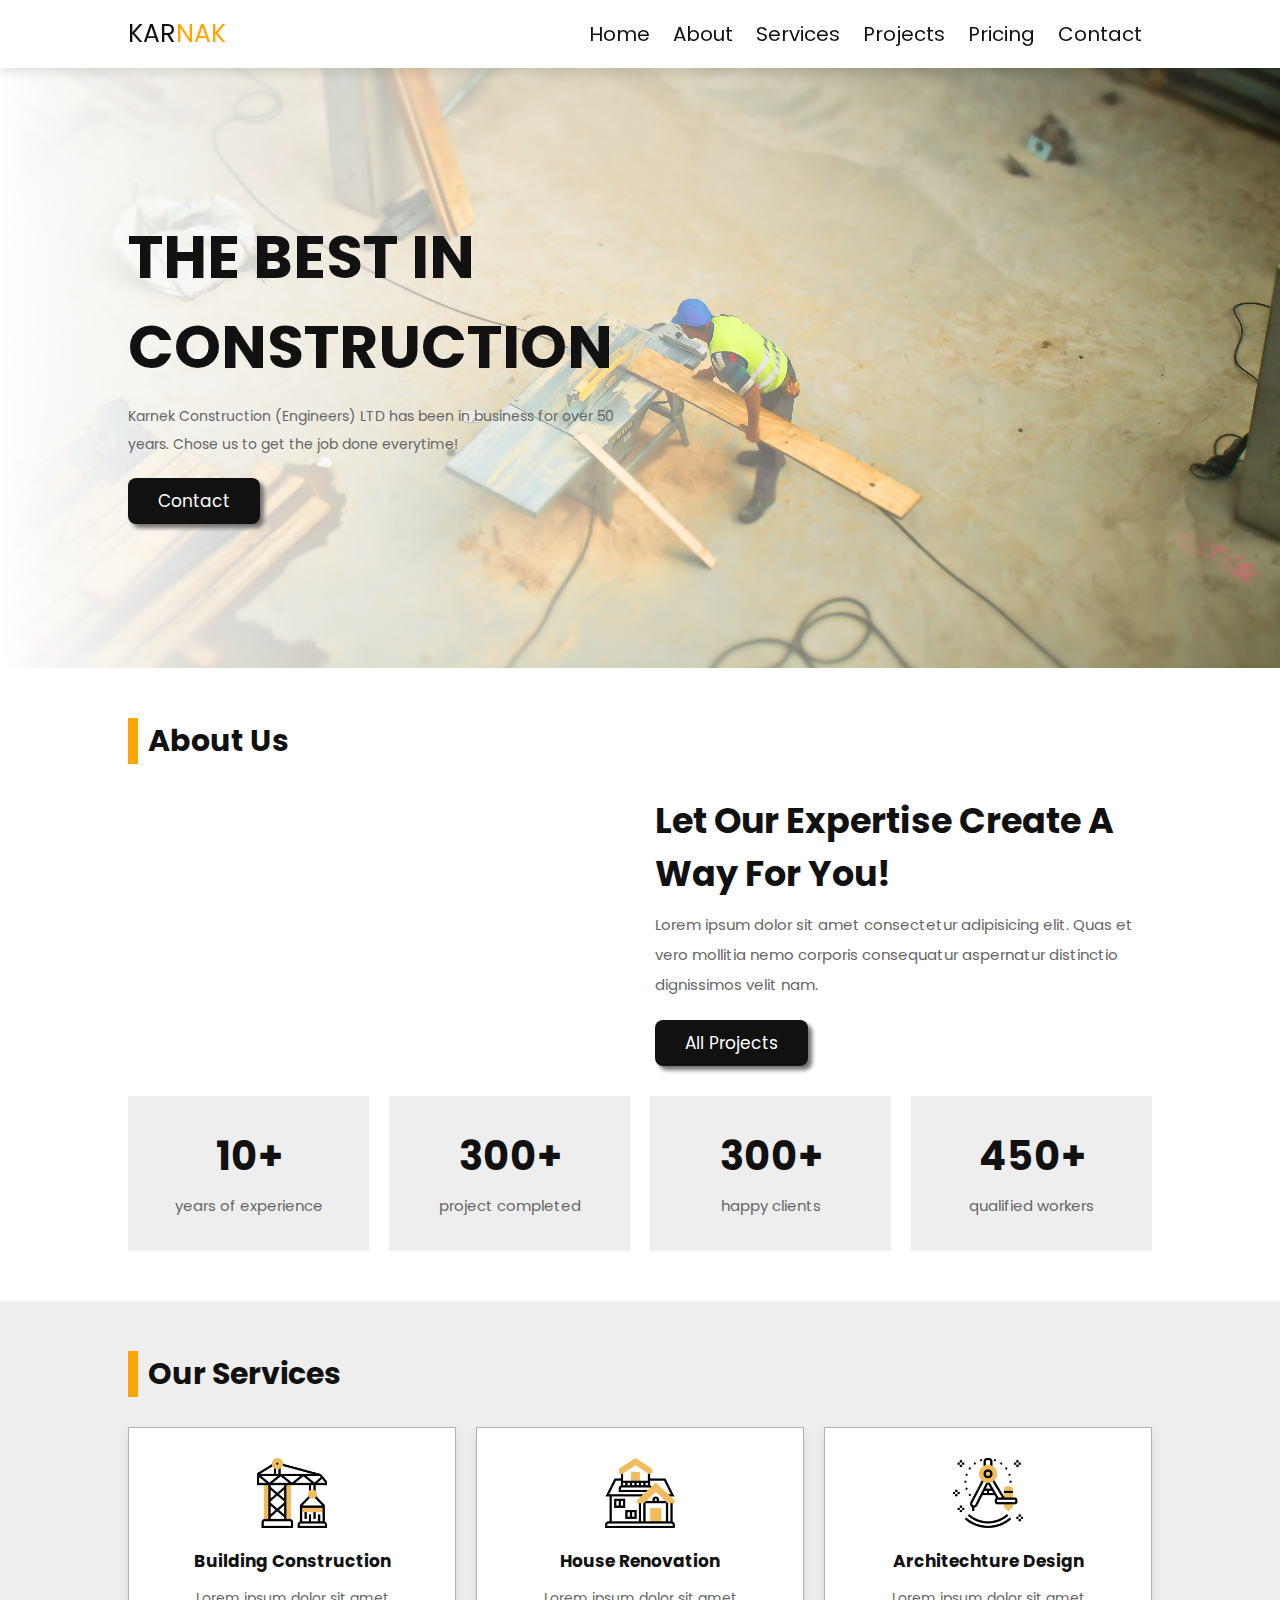
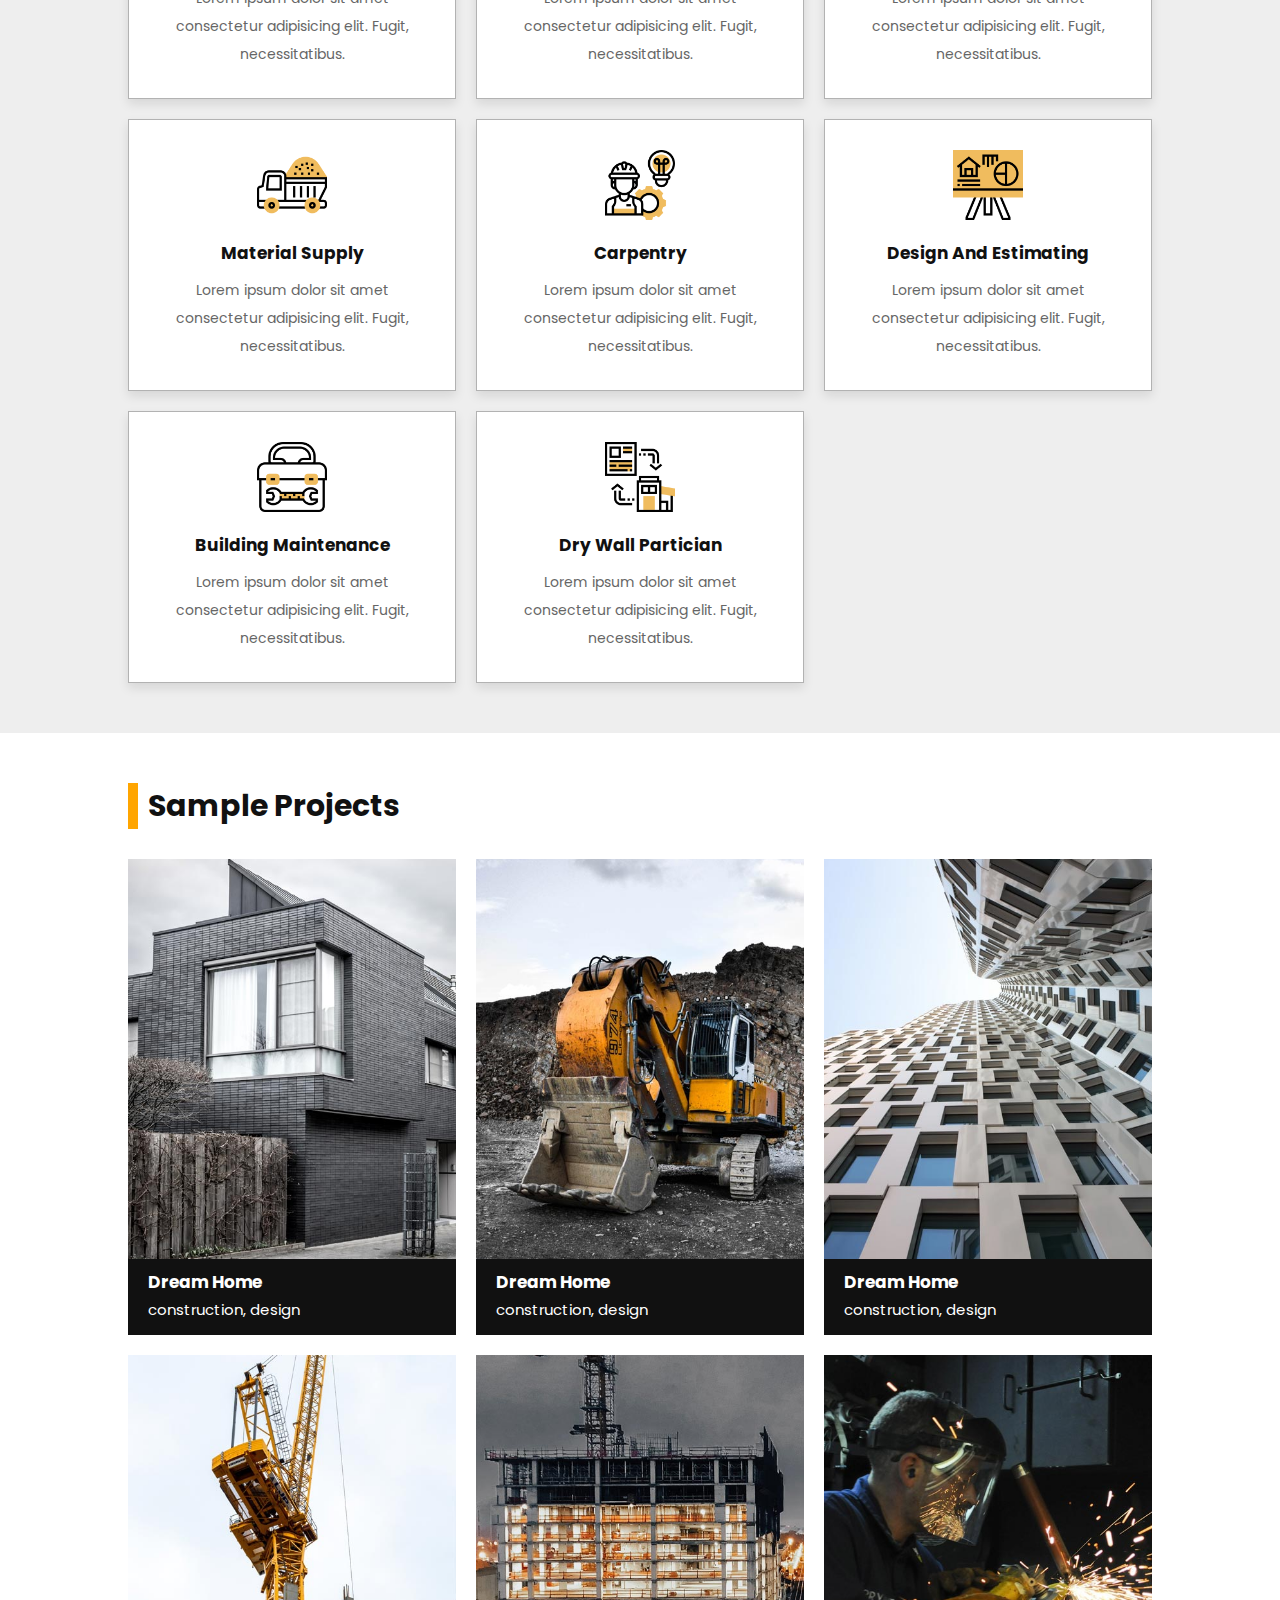
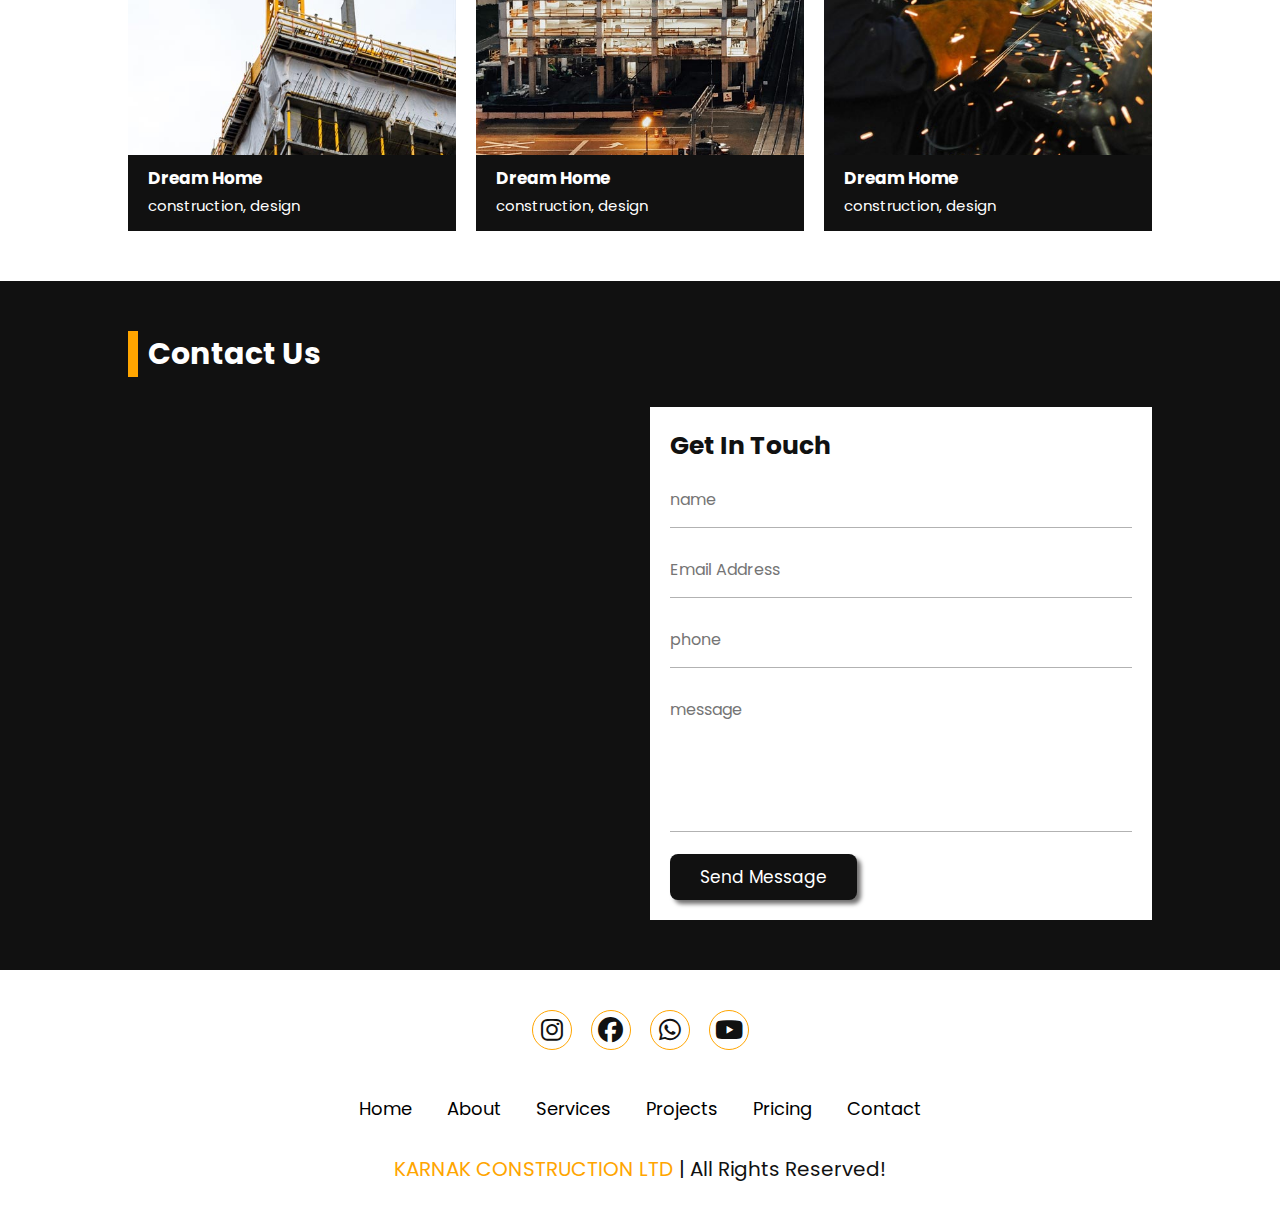
==== index.html @ b7a1b961 "first commit" ====
<!DOCTYPE html>
<html lang="en">
<head>
   <meta charset="UTF-8">
   <meta http-equiv="X-UA-Compatible" content="IE=edge">
   <meta name="viewport" content="width=device-width, initial-scale=1.0">
   <title>Karnak Construction LTD</title>

   <!-- font awesome cdn link  -->
   <link rel="stylesheet"href="https://cdnjs.cloudflare.com/ajax/libs/font-awesome/6.1.1/css/all.min.css">



   <link rel="shortcut icon" href="images/client-logo-1.png" type="image/x-icon">

   <!-- custom css file link  -->
   <link rel="stylesheet" href="style.css">

</head>
<body>
   
<!-- header section starts  -->

<header class="header">

   <a href="#" class="logo">KAR<span>NAK</span></a>

   <nav class="navbar">
      <a href="index.html">home</a>
      <a href="#about">about</a>
      <a href="#services">services</a>
      <a href="#projects">projects</a>
      <a href="#pricing">pricing</a>
      <a href="#contact">contact</a>
        
      <!-- <a href="#blogs">blogs</a> -->
   </nav>

   <!-- <div class="icons">
    <div id="menu-btn" class="fas fa-bars"></div>
   </div> -->

  

</header>


<!-- header section ends -->

<!-- home section starts  -->

<section class="home" id="home">

   <div class="swiper home-slider">

      <div class="swiper-wrapper">

         <section class="swiper-slide slide" style="background: url(images/pexels-pixabay-159375.jpg) no-repeat;">
            <div class="content">
               <h3>The best in construction</h3>
               <p>Karnek Construction (Engineers) LTD has been in business for over 50 years. Chose us to get the job done everytime!</p>
               <a href="#contact" class="btn">Contact</a>
            </div>
         </section>

      </div>

   </div>

</section>

<!-- home section ends -->

<!-- about section starts  -->

<section class="about" id="about">

   <h1 class="heading"> about us </h1>

   <div class="row">

      <div class="video">
         <video src="images/construction.mp4" loop muted autoplay></video>
      </div>

      <div class="content">
         <h3>Let our expertise create a way for you!</h3>
         <p>Lorem ipsum dolor sit amet consectetur adipisicing elit. Quas et vero mollitia nemo corporis consequatur aspernatur distinctio dignissimos velit nam.</p>
         <a href="projects.html" class="btn">All Projects </a>
      </div>

   </div>

   <div class="box-container">

      <div class="box">
         <h3>10+</h3>
         <p>years of experience</p>
      </div>

      <div class="box">
         <h3>300+</h3>
         <p>project completed</p>
      </div>

      <div class="box">
         <h3>300+</h3>
         <p>happy clients</p>
      </div>

      <div class="box">
         <h3>450+</h3>
         <p>qualified workers</p>
      </div>
       
   </div>


</section>

<!-- about section ends -->

<!-- services section starts  -->

<section class="services" id="services">

   <h1 class="heading"> our services </h1>

   <div class="box-container">

      <div class="box">
         <img src="images/service-1.png" alt="">
         <h3>building construction</h3>
         <p>Lorem ipsum dolor sit amet consectetur adipisicing elit. Fugit, necessitatibus.</p>
      </div>

      <div class="box">
         <img src="images/service-2.png" alt="">
         <h3>house renovation</h3>
         <p>Lorem ipsum dolor sit amet consectetur adipisicing elit. Fugit, necessitatibus.</p>
      </div>

      <div class="box">
         <img src="images/service-3.png" alt="">
         <h3>architechture design</h3>
         <p>Lorem ipsum dolor sit amet consectetur adipisicing elit. Fugit, necessitatibus.</p>
      </div>

      <div class="box">
         <img src="images/service-4.png" alt="">
         <h3>material supply</h3>
         <p>Lorem ipsum dolor sit amet consectetur adipisicing elit. Fugit, necessitatibus.</p>
      </div>

      <div class="box">
         <img src="images/service-5.png" alt="">
         <h3> Carpentry </h3>
         <p>Lorem ipsum dolor sit amet consectetur adipisicing elit. Fugit, necessitatibus.</p>
      </div>

      <div class="box">
         <img src="images/service-6.png" alt="">
         <h3>design and estimating</h3>
         <p>Lorem ipsum dolor sit amet consectetur adipisicing elit. Fugit, necessitatibus.</p>
      </div>

      <div class="box">
         <img src="images/service-7.png" alt="">
         <h3>building maintenance</h3>
         <p>Lorem ipsum dolor sit amet consectetur adipisicing elit. Fugit, necessitatibus.</p>
      </div>

      <div class="box">
         <img src="images/service-8.png" alt="">
         <h3>dry wall partician</h3>
         <p>Lorem ipsum dolor sit amet consectetur adipisicing elit. Fugit, necessitatibus.</p>
      </div>
      
   </div>

</section>

<!-- services section ends -->

<!-- projects section starts  -->

<section class="projects" id="projects">

   <h1 class="heading"> Sample projects </h1>

   <div class="box-container">

      <div  class="box">
         <div class="image">
            <img src="images/project-1.jpg" alt="">
         </div>
         <div class="content">
            <div class="info">
               <h3>dream home</h3>
               <p>construction, design</p>
            </div>
          
         </div>
      </div>

      <div  class="box">
         <div class="image">
            <img src="images/project-2.jpg" alt="">
         </div>
         <div class="content">
            <div class="info">
               <h3>dream home</h3>
               <p>construction, design</p>
            </div>
            
         </div>
      </div>

      <div  class="box">
         <div class="image">
            <img src="images/project-3.jpg" alt="">
         </div>
         <div class="content">
            <div class="info">
               <h3>dream home</h3>
               <p>construction, design</p>
            </div>
            
         </div>
      </div>

      <div  class="box">
         <div class="image">
            <img src="images/project-4.jpg" alt="">
         </div>
         <div class="content">
            <div class="info">
               <h3>dream home</h3>
               <p>construction, design</p>
            </div>
          
         </div>
      </div>

      <div  class="box">
         <div class="image">
            <img src="images/project-5.jpg" alt="">
         </div>
         <div class="content">
            <div class="info">
               <h3>dream home</h3>
               <p>construction, design</p>
            </div>
         
         </div>
      </div>

      <div class="box">
         <div class="image">
            <img src="images/project-6.jpg" alt="">
         </div>
         <div class="content">
            <div class="info">
               <h3>dream home</h3>
               <p>construction, design</p>
            </div>
           
         </div>
      </div>

   </div>

</section>

<!-- projects section ends -->



<!-- pricing section starts  -->

<!-- <section class="pricing" id="pricing">

   <h1 class="heading"> our pricing </h1>

   <div class="box-container">

      <div class="box">
         <i class="fas fa-home"></i>
         <h3>basic plan</h3>
         <div class="price"><span>$</span>250<span>/mo</span></div>
         <div class="list">
            <p>interior design</p>
            <p>refurbishment</p>
            <p>material supply</p>
            <p>maintenance</p>
            <p>24/7 support</p>
         </div>
         <a href="#" class="btn">choose plan</a>
      </div>

      <div class="box">
         <i class="fas fa-building"></i>
         <h3>premium plan</h3>
         <div class="price"><span>$</span>650<span>/mo</span></div>
         <div class="list">
            <p>interior design</p>
            <p>refurbishment</p>
            <p>material supply</p>
            <p>maintenance</p>
            <p>24/7 support</p>
         </div>
         <a href="#" class="btn">choose plan</a>
      </div>

      <div class="box">
         <i class="fas fa-city"></i>
         <h3>ultimate plan</h3>
         <div class="price"><span>$</span>1250<span>/mo</span></div>
         <div class="list">
            <p>interior design</p>
            <p>refurbishment</p>
            <p>material supply</p>
            <p>maintenance</p>
            <p>24/7 support</p>
         </div>
         <a href="#" class="btn">choose plan</a>
      </div>

   </div>

</section> -->

<!-- pricing section ends -->

<!-- contact section starts  -->

<section class="contact" id="contact">

   <h1 class="heading"> contact us </h1>

   <div class="row">

      <!-- <iframe class="map" src="https://www.google.com/maps/embed?pb=!1m18!1m12!1m3!1d15076.89592087332!2d72.8319697277345!3d19.14167056419224!2m3!1f0!2f0!3f0!3m2!1i1024!2i768!4f13.1!3m3!1m2!1s0x3be7b63aceef0c69%3A0x2aa80cf2287dfa3b!2sJogeshwari%20West%2C%20Mumbai%2C%20Maharashtra%20400047!5e0!3m2!1sen!2sin!4v1641716772852!5m2!1sen!2sin" allowfullscreen="" loading="lazy"></iframe> -->
      <iframe class ="map" src="https://www.google.com/maps/embed?pb=!1m18!1m12!1m3!1d121412.90618755958!2d-76.87069747930629!3d18.01808695802303!2m3!1f0!2f0!3f0!3m2!1i1024!2i768!4f13.1!3m3!1m2!1s0x8edb3f9784ded2a1%3A0x24f321bfabb7af40!2sKingston!5e0!3m2!1sen!2sjm!4v1655148230411!5m2!1sen!2sjm" allowfullscreen="" loading="lazy"></iframe>

      <form action="https://formsubmit.co/percival.roberts13@gmail.com" method="POST">

         <h3>get in touch</h3>
         <input type="text" placeholder="name" class="box" required>
         <input type="email" name="email" placeholder="Email Address" class="box">
         <input type="number" placeholder="phone" class="box" required>
         <!-- <input type="hidden" name="_next" value="https://yourdomain.co/thanks.html"> -->
         <textarea name="" placeholder="message" class="box" id="" cols="30" rows="10"></textarea>
         <input type="submit" value="send message" class="btn">
      </form>

   </div>

</section>



<!-- client logo section starts -->

<!-- <section class="logo-container">
   <div class="swiper logo-slider">
      <div class="swiper-wrapper">
         <div class="swiper-slide slide"><img src="images/client-logo-1.png" alt=""></div>
      </div>
   </div>
</section> -->

<!-- client logo section ends -->

<!-- footer section starts  -->

<section class="footer">

<div class="social">
    <a href="#"><i class="fa-brands fa-instagram"></i></a>
    <a href="#"><i class="fa-brands fa-facebook"></i></a>
    <a href="#"><i class="fa-brands fa-whatsapp"></i></a>
    <a href="#"><i class="fa-brands fa-youtube"></i></a>
</div>

 <ul class="list">
  <li> <a href="index.html">home</a> </li>
  <li> <a href="#about">about</a>    </li>
  <li> <a href="#services">services</a>  </li>
  <li> <a href="#projects">projects</a>  </li>
  <li> <a href="#pricing">pricing</a>  </li>
  <li> <a href="#contact">contact</a>  </li>
  
  </ul>
    <p class="credit"> <span>KARNAK CONSTRUCTION LTD</span> | all rights reserved! </p>

</section>

<!-- footer section ends -->





<!-- custom js file link  -->
<script src="script.js"></script>


</body>
</html>
---- style.css ----
@import url("https://fonts.googleapis.com/css2?family=Poppins:wght@100;200;300;400;500;600&display=swap");
:root {
  --yellow:orange;
  --black:#111;
  --white:#fff;
  --light-color:#666;
  --light-bg:#eee;
  --box-shadow:0 .5rem 1rem rgba(0,0,0,.1);
  --border:.1rem solid rgba(0,0,0,.3);
}

* {
  font-family: 'Poppins', sans-serif;
  margin: 0;
  padding: 0;
  -webkit-box-sizing: border-box;
          box-sizing: border-box;
  outline: none;
  border: none;
  text-decoration: none;
}


html {
  font-size: 62.5%;
  overflow-x: hidden;
  scroll-behavior: smooth;
  scroll-padding-top: 7rem;
}

html::-webkit-scrollbar {
  width: 1rem;
}

html::-webkit-scrollbar-track {
  background: transparent;
}

html::-webkit-scrollbar-thumb {
  background: var(--yellow);
}

section {
  padding: 5rem 10%;
}

.heading {
  margin-bottom: 3rem;
  font-size: 3rem;
  color: var(--black);
  text-transform: capitalize;
  padding-left: 1rem;
  border-left: 1rem solid var(--yellow);
}


.btn {
  display: inline-block;
  margin-top: 1rem;
  padding: 1rem 3rem;
  background: var(--black);
  box-shadow: rgb(114, 113, 113) 4px 4px 4px;
  border-radius: 8px;
  transition: transform 200ms, box-shadow 200ms ;
  color: var(--white);
  cursor:pointer;
  font-size: 1.7rem;
  text-transform: capitalize;
  -webkit-transition: .2s linear;
  transition: .2s linear;
}

.btn:hover {
  background: var(--yellow);
  color: var(--black);
}

.btn:active{
  transform: translateY(4px) translateX(4px);
  box-shadow: #094c66 0px 0px 0px;
}

@-webkit-keyframes fadeIn {
  0% {
    top: 50%;
    opacity: 0;
  }
}

@keyframes fadeIn {
  0% {
    top: 50%;
    opacity: 0;
  }
}

.header {
  position: -webkit-sticky;
  position: sticky;
  top: 0;
  left: 0;
  right: 0;
  -webkit-box-shadow: var(--box-shadow);
          box-shadow: var(--box-shadow);
  padding: 1.5rem 10%;
  display: -webkit-box;
  display: -ms-flexbox;
  display: flex;
  -webkit-box-align: center;
      -ms-flex-align: center;
          align-items: center;
  -webkit-box-pack: justify;
      -ms-flex-pack: justify;
          justify-content: space-between;
  z-index: 1000;
  background: var(--white);
  
}

.header .logo {
  font-size: 2.5rem;
  color: var(--black);
  text-transform: capitalize;
}

.header .logo span {
  /* color: var(--yellow); */
  color: orange;
}

.header .navbar a {
  font-size: 2rem;
  color: var(--black);
  text-transform: capitalize;
  margin: 0 1rem;
}

.header .navbar a:hover {
  color: var(--yellow);

}

/* .header .icons {
   display: none;
}

 #menu-btn{
    display: none;
    see line 723
} */  

.contact-info {
  position: fixed;
  top: 0;
  right: 0;
  width: 35rem;
  background: var(--white);
  height: 100%;
  text-align: center;
  z-index: 1100;
  padding: 0 2rem;
  padding-top: 5rem;
  display: none;
}

.contact-info.active {
  -webkit-box-shadow: 0 0 0 100vw rgba(0, 0, 0, 0.7);
          box-shadow: 0 0 0 100vw rgba(0, 0, 0, 0.7);
  display: block;
}

.contact-info #close-contact-info {
  position: absolute;
  top: 1rem;
  right: 1.5rem;
  cursor: pointer;
  font-size: 4rem;
  color: var(--black);
}

.contact-info #close-contact-info:hover {
  -webkit-transform: rotate(90deg);
          transform: rotate(90deg);
}

.contact-info .info {
  padding: 2rem 0;
}

.contact-info .info i {
  height: 5rem;
  width: 5rem;
  line-height: 5rem;
  font-size: 2rem;
  background: var(--light-bg);
  color: var(--black);
  cursor: pointer;
  text-align: center;
  margin-bottom: .5rem;
}

.contact-info .info i:hover {
  background: var(--black);
  color: var(--white);
}

.contact-info .info h3 {
  font-size: 2rem;
  color: var(--black);
  text-transform: capitalize;
  padding: 1rem 0;
}

.contact-info .info p {
  font-size: 1.5rem;
  color: var(--light-color);
  line-height: 2;
}

.contact-info .share {
  padding-top: 2rem;
  border-top: var(--border);
  margin-top: 1rem;
}

.contact-info .share a {
  height: 5rem;
  width: 5rem;
  line-height: 5rem;
  font-size: 2rem;
  background: var(--light-bg);
  color: var(--black);
  cursor: pointer;
  text-align: center;
  margin: 0 .3rem;
}

.contact-info .share a:hover {
  background: var(--black);
  color: var(--white);
}

.home {
  padding: 0;
}

.home .slide {
  min-height: 60rem;
  display: -webkit-box;
  display: -ms-flexbox;
  display: flex;
  -webkit-box-align: center;
      -ms-flex-align: center;
          align-items: center;
  position: relative;
  background-size: cover !important;
  background-position: center !important;
}

.home .slide::before {
  content: '';
  position: absolute;
  top: 0;
  left: 0;
  height: 100%;
  width: 100%;
  background: -webkit-gradient(linear, left top, right top, from(var(--white)), to(transparent));
  background: linear-gradient(90deg, var(--white), transparent);
}

.home .slide .content {
  width: 50rem;
  position: relative;
}

.home .slide .content h3 {
  font-size: 6rem;
  color: var(--black);
  text-transform: capitalize;
  text-transform: uppercase;
}

.home .slide .content p {
  font-size: 1.4rem;
  color: var(--light-color);
  line-height: 2;
  padding: 1rem 0;
}

.home .swiper-button-next,
.home .swiper-button-prev {
  top: initial;
  bottom: 0;
  left: initial;
  right: 0;
  height: 7rem;
  width: 7rem;
  line-height: 7rem;
  background: var(--white);
}

.home .swiper-button-next:hover,
.home .swiper-button-prev:hover {
  background: var(--yellow);
}

.home .swiper-button-next::after,
.home .swiper-button-prev::after {
  font-size: 2rem;
  color: var(--black);
}

.home .swiper-button-prev {
  right: 7rem;
}

.about .row {
  display: -webkit-box;
  display: -ms-flexbox;
  display: flex;
  -webkit-box-align: center;
      -ms-flex-align: center;
          align-items: center;
  -ms-flex-wrap: wrap;
      flex-wrap: wrap;
  gap: 3rem;
}

.about .row .video {
  -webkit-box-flex: 1;
      -ms-flex: 1 1 41rem;
          flex: 1 1 41rem;
          
}

.about .row .video video {
  width: 100%;
  border-radius: 50%;
}

.about .row .content {
  -webkit-box-flex: 1;
      -ms-flex: 1 1 41rem;
          flex: 1 1 41rem;
}

.about .row .content h3 {
  font-size: 3.5rem;
  color: var(--black);
  text-transform: capitalize;
}

.about .row .content p {
  font-size: 1.5rem;
  color: var(--light-color);
  line-height: 2;
  padding: 1rem 0;
}

.about .box-container {
  margin-top: 3rem;
  display: -ms-grid;
  display: grid;
  -ms-grid-columns: (minmax(16rem, 1fr))[auto-fit];
      grid-template-columns: repeat(auto-fit, minmax(16rem, 1fr));
  gap: 2rem;
  -webkit-box-align: end;
      -ms-flex-align: end;
          align-items: flex-end;
}

.about .box-container .box {
  text-align: center;
  background: var(--light-bg);
  padding: 3rem 2rem;
}

.about .box-container .box h3 {
  font-size: 4rem;
  color: var(--black);
  text-transform: capitalize;
}

.about .box-container .box p {
  font-size: 1.5rem;
  color: var(--light-color);
  line-height: 2;
  padding-top: .5rem;
}

.services {
  background: var(--light-bg);
}

.services .box-container {
  display: -ms-grid;
  display: grid;
  -ms-grid-columns: (minmax(25rem, 1fr))[auto-fit];
      grid-template-columns: repeat(auto-fit, minmax(25rem, 1fr));
  gap: 2rem;
}

.services .box-container .box {
  text-align: center;
  padding: 3rem;
  background: var(--white);
  -webkit-box-shadow: var(--box-shadow);
          box-shadow: var(--box-shadow);
  border: var(--border);
}

.services .box-container .box:hover img {
  -webkit-transform: translateY(-1rem);
          transform: translateY(-1rem);
}

.services .box-container .box img {
  height: 7rem;
  margin-bottom: .5rem;
  -webkit-transition: .2s linear;
  transition: .2s linear;
}

.services .box-container .box h3 {
  font-size: 1.7rem;
  color: var(--black);
  text-transform: capitalize;
  padding: 1rem 0;
}

.services .box-container .box p {
  font-size: 1.4rem;
  color: var(--light-color);
  line-height: 2;
}

.projects {
  /* background: var(--black); */
  /* background: repeating-linear-gradient(45deg, transparent, transparent 10px, rgb(230, 209, 95) 10px, rgb(233, 206, 54) 20px),
  linear-gradient(to bottom, #eee, #999); */
  background:white;
}

.projects .heading {
  color: var(--black);
}

.projects .box-container {
  display: -ms-grid;
  display: grid;
  -ms-grid-columns: (minmax(30rem, 1fr))[auto-fit];
      grid-template-columns: repeat(auto-fit, minmax(30rem, 1fr));
  gap: 2rem;
}



.projects .box-container .box {
  cursor: initial;
}

.projects .box-container .box:hover .image img {
  -webkit-transform: scale(1.1);
          transform: scale(1.1);
}

.projects .box-container .box .image {
  height: 40rem;
  overflow: hidden;
}

.projects .box-container .box .image img {
  height: 100%;
  width: 100%;
  -o-object-fit: cover;
     object-fit: cover;
  -webkit-transition: .2s linear;
  transition: .2s linear;
}

.projects .box-container .box .content {
  display: -webkit-box;
  display: -ms-flexbox;
  display: flex;
  background: var(--black);
  -webkit-box-pack: justify;
      -ms-flex-pack: justify;
          justify-content: space-between;
}

.projects .box-container .box .content .info {
  padding: 1rem 2rem;
}

.projects .box-container .box .content .info h3 {
  font-size: 1.7rem;
  color: var(--white);
  text-transform: capitalize;
}

.projects .box-container .box .content .info p {
  font-size: 1.5rem;
  color: var(--white);
  line-height: 2;
}



.pricing {
  background: var(--light-bg);
}

.pricing .box-container {
  display: -ms-grid;
  display: grid;
  -ms-grid-columns: (minmax(30rem, 1fr))[auto-fit];
      grid-template-columns: repeat(auto-fit, minmax(30rem, 1fr));
  gap: 2rem;
}

.pricing .box-container .box {
  background: var(--white);
  text-align: center;
  padding: 2rem;
  border: var(--border);
  -webkit-box-shadow: var(--box-shadow);
          box-shadow: var(--box-shadow);
}

.pricing .box-container .box i {
  font-size: 3rem;
  height: 7rem;
  width: 7rem;
  line-height: 7rem;
  border-radius: 50%;
  margin-bottom: 2rem;
  background: var(--yellow);
  color: var(--black);
}

.pricing .box-container .box h3 {
  font-size: 2rem;
  color: var(--black);
  text-transform: capitalize;
  font-weight: normal;
}

.pricing .box-container .box .price {
  padding: 1rem 0;
  font-size: 5rem;
  color: var(--black);
  text-transform: capitalize;
}

.pricing .box-container .box .price span {
  font-size: 2rem;
}

.pricing .box-container .box .list {
  padding: 1rem 0;
}

.pricing .box-container .box .list p {
  padding: 1rem 0;
  font-size: 1.4rem;
  color: var(--light-color);
  line-height: 2;
}

.contact {
  background: var(--black);
}

.contact .heading {
  color: var(--white);
}

.contact .row {
  display: -webkit-box;
  display: -ms-flexbox;
  display: flex;
  -ms-flex-wrap: wrap;
      flex-wrap: wrap;
  gap: 2rem;
}

.contact .row .map {
  -webkit-box-flex: 1;
      -ms-flex: 1 1 41rem;
          flex: 1 1 41rem;
  width: 100%;
}

.contact .row form {
  -webkit-box-flex: 1;
      -ms-flex: 1 1 41rem;
          flex: 1 1 41rem;
  background: var(--white);
  padding: 2rem;
}

.contact .row form h3 {
  font-size: 2.5rem;
  color: var(--black);
  text-transform: capitalize;
}

.contact .row form .box {
  margin: .7rem 0;
  width: 100%;
  padding: 1.5rem 0;
  border-bottom: var(--border);
  font-size: 1.6rem;
  color: var(--light-color);
}

.contact .row form .box:focus {
  border-color: var(--yellow);
}

.contact .row form textarea {
  height: 15rem;
  resize: none;
}



.logo-container {
  text-align: center;
}

.logo-container img {
  height: 10rem;
  pointer-events: none;
  -webkit-user-select: none;
     -moz-user-select: none;
      -ms-user-select: none;
          user-select: none;
}

.footer {
  text-align: center;
  color: #EEEEEE;
  padding: 40px 0;
}

.footer .social {
  text-align: center;
  padding-bottom: 45px;
  color: var(--black);
}

.footer .social a {
    font-size: 25px;
    color: var(--black);
    border: 1px solid var(--yellow);
    border-radius: 50%;
    line-height: 40px;
    display: inline-block;
    width: 40px;
    height: 40px;
    text-align: center;
    margin: 0 8px;
    transition: .5s ease-in-out;
  }


  .footer .social a:hover{
   color: var(--yellow);
  }

  .footer ul{
    margin-top: 0;
    padding: 0;
    font-size: 18px;
    line-height: 1.6;
    margin-bottom: 0;
    text-align: center;
  }

  .footer ul li a{
    color:black;
    text-transform: capitalize;
  }

  .footer ul li{
    display: inline-block;
    padding: 0 15px;
  }


  .footer ul li a:hover{
    color: var(--yellow);
  }
.footer .credit {
  font-size: 2rem;
  color: var(--black);
  text-transform: capitalize;
  margin-top: 2rem;
  padding-top: 1rem;
}

.footer .credit span {
  color: var(--yellow);
}

@media (max-width: 1200px) {
  .header {
    padding: 1.5rem 2rem;
  }
  section {
    padding: 3rem 5%;
  }
}

@media (max-width: 991px) {
  html {
    font-size: 55%;
  }
  section {
    padding: 3rem 2rem;
  }
  .header  #menu-btn {
    display: inline-block;
  }
  .header .navbar {
    position: absolute;
    top: 99%;
    left: 0;
    right: 0;
    background: var(--white);
    border-top: var(--border);
    border-bottom: var(--border);
    -webkit-clip-path: polygon(0 0, 100% 0, 100% 0, 0 0);
            clip-path: polygon(0 0, 100% 0, 100% 0, 0 0);
    -webkit-transition: .2s linear;
    transition: .2s linear;
  }
  .header .navbar.active {
    -webkit-clip-path: polygon(0 0, 100% 0, 100% 100%, 0 100%);
            clip-path: polygon(0 0, 100% 0, 100% 100%, 0 100%);
  }
  .header .navbar a {
    display: block;
    margin: 2rem;
  }
}

@media (max-width: 768px) {
  .header .search-form {
    width: 90%;
  }
  .header .login-form {
    width: 90%;
  }
  .home .slide {
    -webkit-box-pack: center;
        -ms-flex-pack: center;
            justify-content: center;
  }
  .home .slide .content {
    text-align: center;
  }
  .home .slide .content h3 {
    font-size: 3rem;
  }
}

@media (max-width: 450px) {
  html {
    font-size: 50%;
  }
  .about .row .content h3 {
    font-size: 2.5rem;
  }
}




/* projects.html css starts  */


.image-gallery {
    width: 100%;
    max-width: 950px;
    margin: 0 auto;
    padding: 50px 20px;
    display: grid;
    grid-template-columns: repeat(auto-fit, minmax(250px, 1fr));
    grid-auto-rows: 250px;
    grid-auto-flow: dense;
    grid-gap: 20px;
  }
  
  .image-gallery .image-box {
    position: relative;
    background-color: #d7d7d8;
    overflow: hidden;
  }
  
  .image-gallery .image-box:nth-child(7n + 1) {
    grid-column: span 2;
    grid-row: span 2;
  }
  
  .image-gallery .image-box img {
    width: 100%;
    height: 100%;
    object-fit: cover;
    transition: all 0.5s ease;
  }
  
  .image-gallery .image-box:hover img {
    transform: scale(1.1);
  }
  
  .image-gallery .image-box .overlay {
    position: absolute;
    top: 0;
    right: 0;
    bottom: 0;
    left: 0;
    background-color: #fafafaf2;
    display: flex;
    align-items: center;
    justify-content: center;
    opacity: 0;
    transition: all 0.5s ease;
    z-index: 1;
  }
  
  .image-gallery .image-box:hover .overlay {
    top: 20px;
    right: 20px;
    bottom: 20px;
    left: 20px;
    opacity: 1;
  }
  
  .image-gallery .image-box .details {
    text-align: center;
  }
  
  .image-gallery .image-box .details .title {
    margin-bottom: 8px;
    font-size: 24px;
    font-weight: 600;
    position: relative;
    top: -5px;
    opacity: 0;
    visibility: hidden;
    transition: all 0.3s ease;
  }
  
  .image-gallery .image-box .details .category {
    font-size: 18px;
    font-weight: 400;
    position: relative;
    bottom: -5px;
    opacity: 0;
    visibility: hidden;
    transition: all 0.3s ease;
  }
  
  .image-gallery .image-box:hover .details .title {
    top: 0px;
    opacity: 1;
    visibility: visible;
    transition: all 0.3s 0.2s ease;
  }
  
  .image-gallery .image-box:hover .details .category {
    bottom: 0;
    opacity: 1;
    visibility: visible;
    transition: all 0.3s 0.2s ease;
  }
  
  .image-gallery .image-box .details .title a,
  .image-gallery .image-box .details .category a {
    color: #222222;
    text-decoration: none;
  }
  
  /* Let's make it responsive */
  @media (max-width: 768px) {
    .image-gallery {
      grid-template-columns: repeat(auto-fit, minmax(250px, 1fr));
      grid-auto-rows: 250px;
    }
  
    .image-gallery .image-box:nth-child(7n + 1) {
      grid-column: unset;
      grid-row: unset;
    }
  }
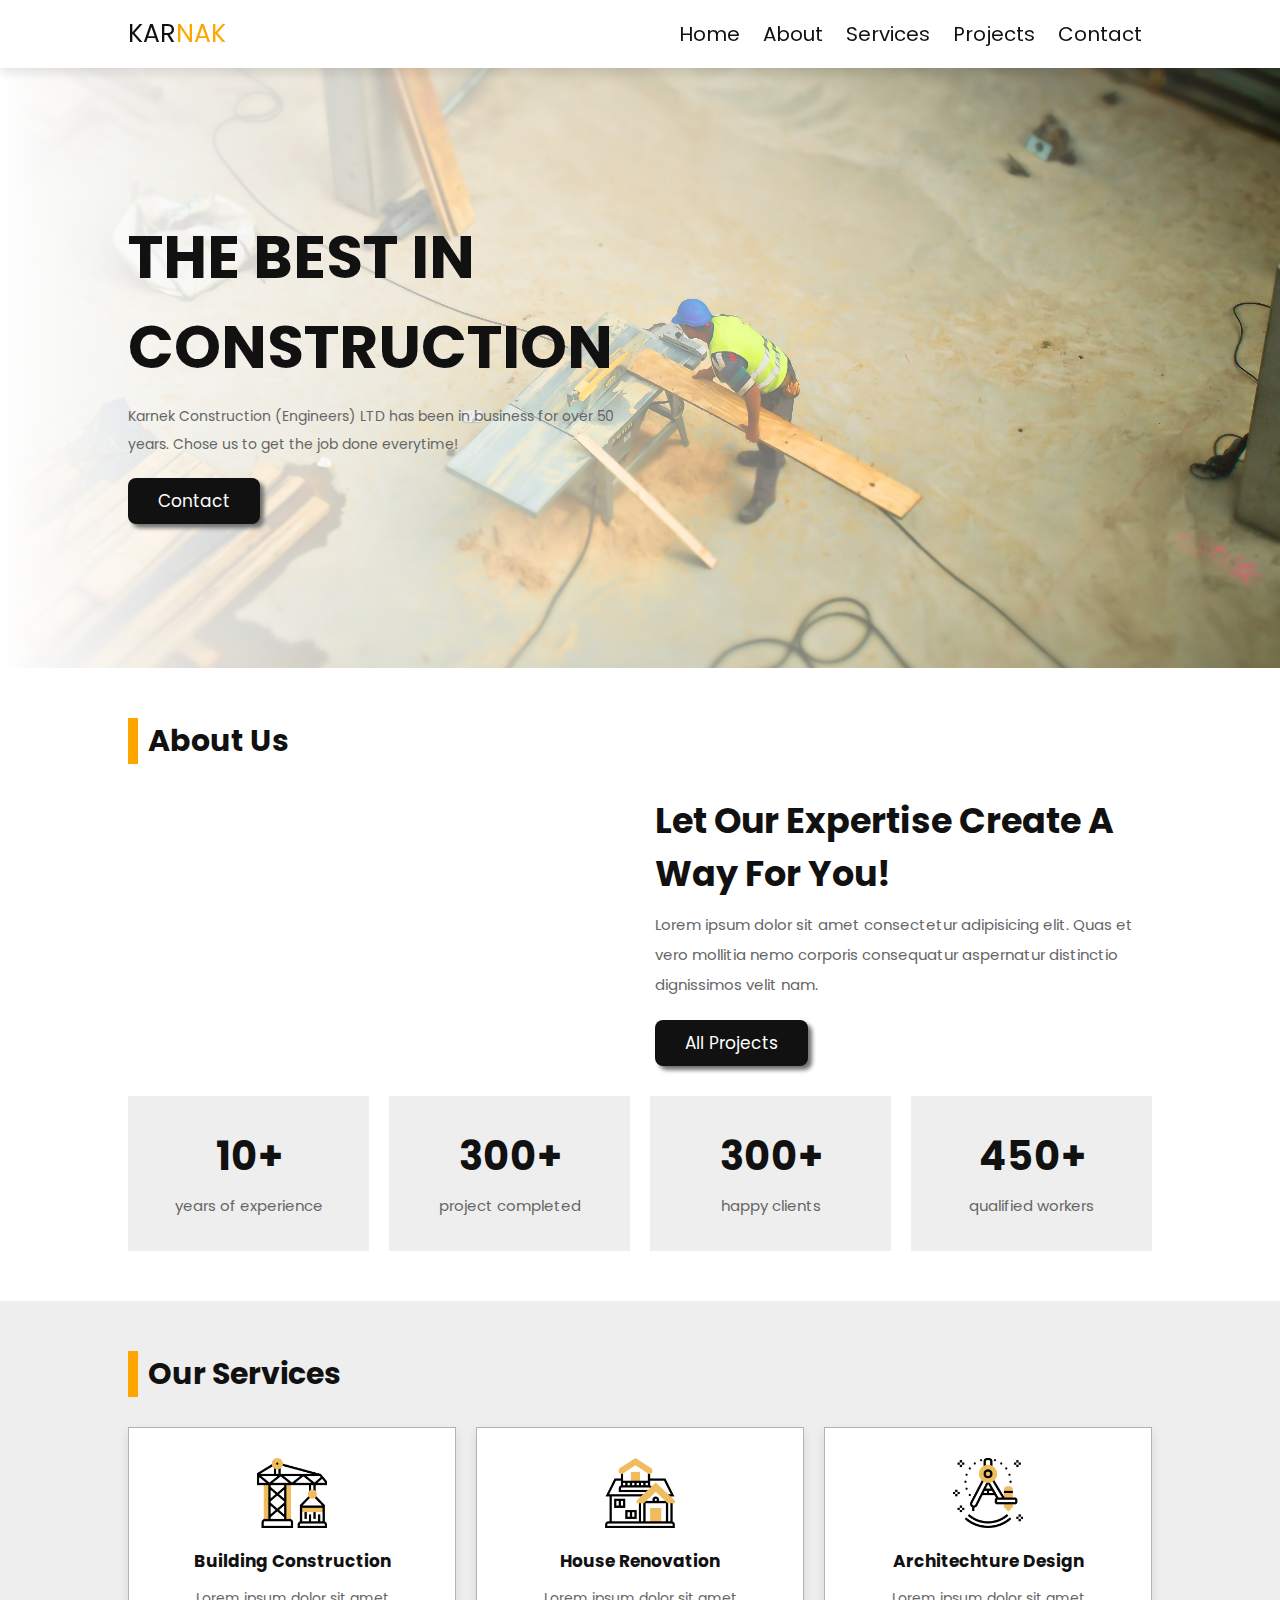
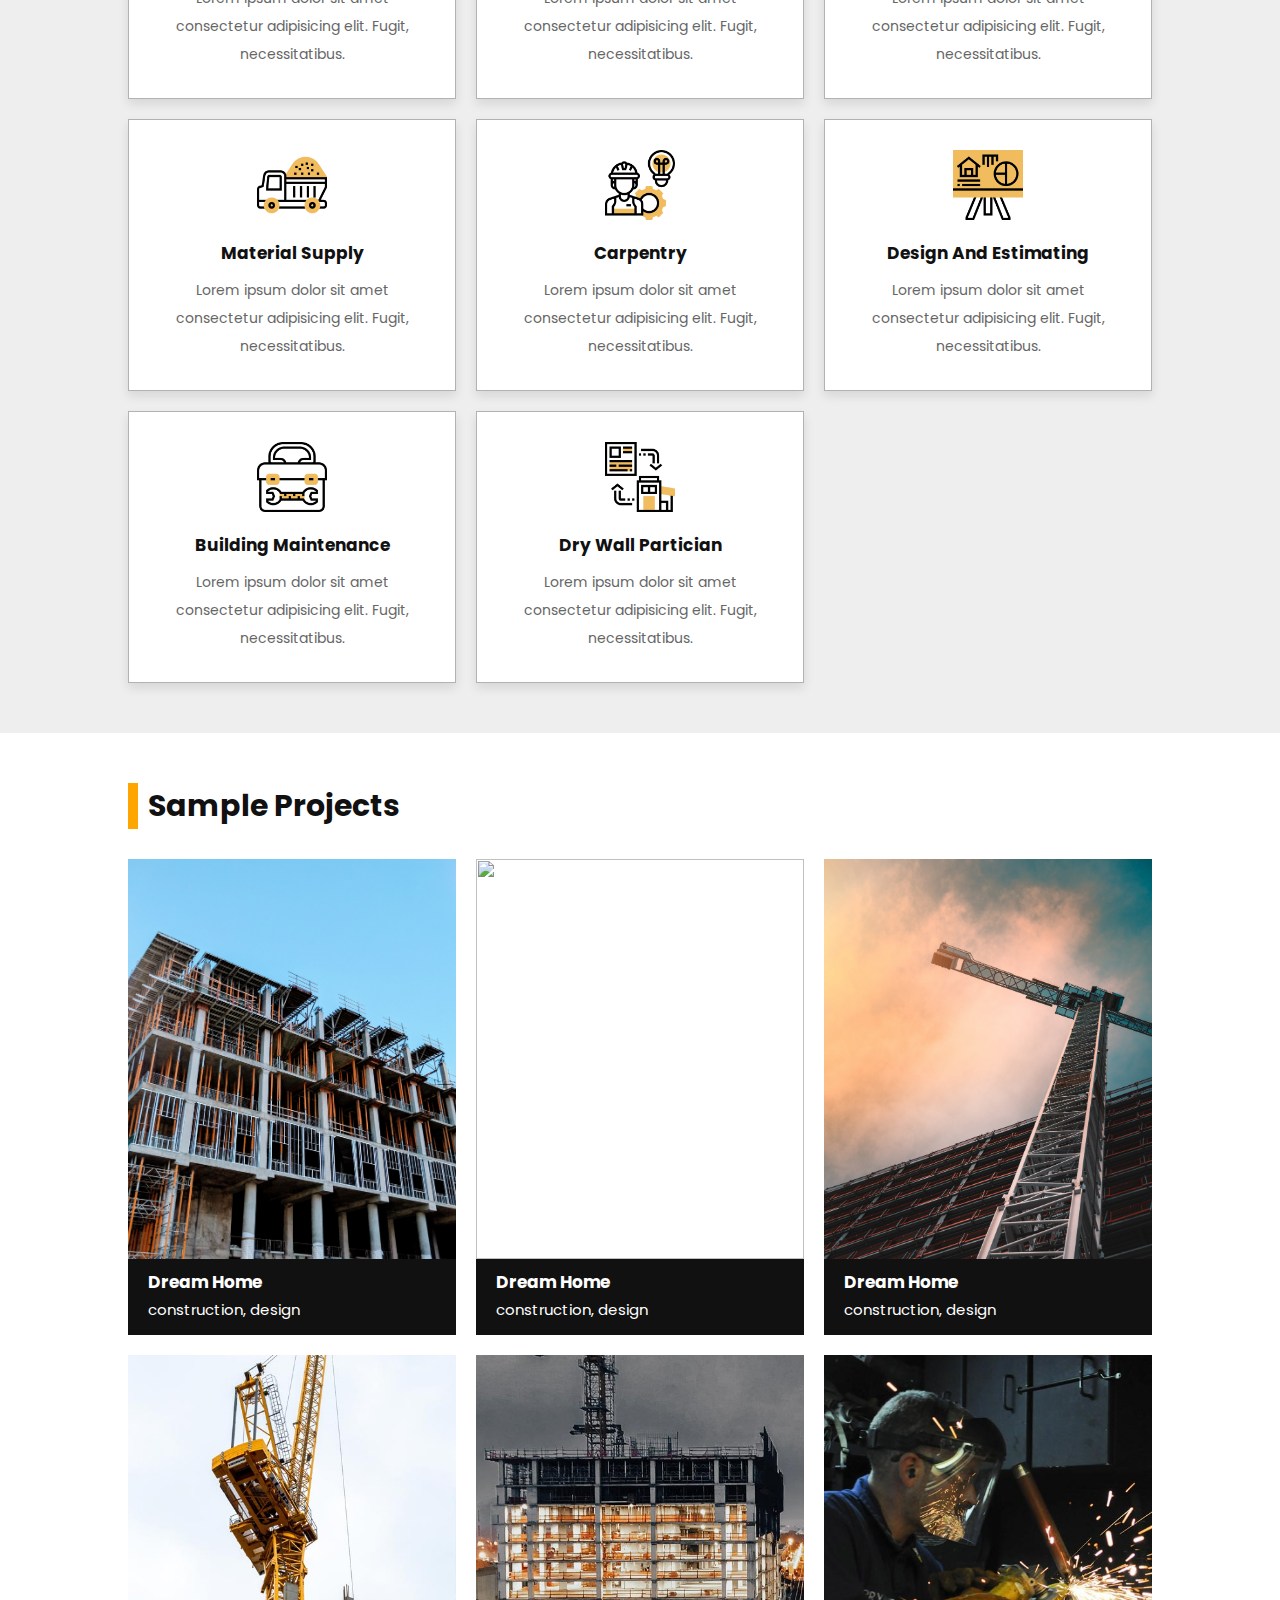
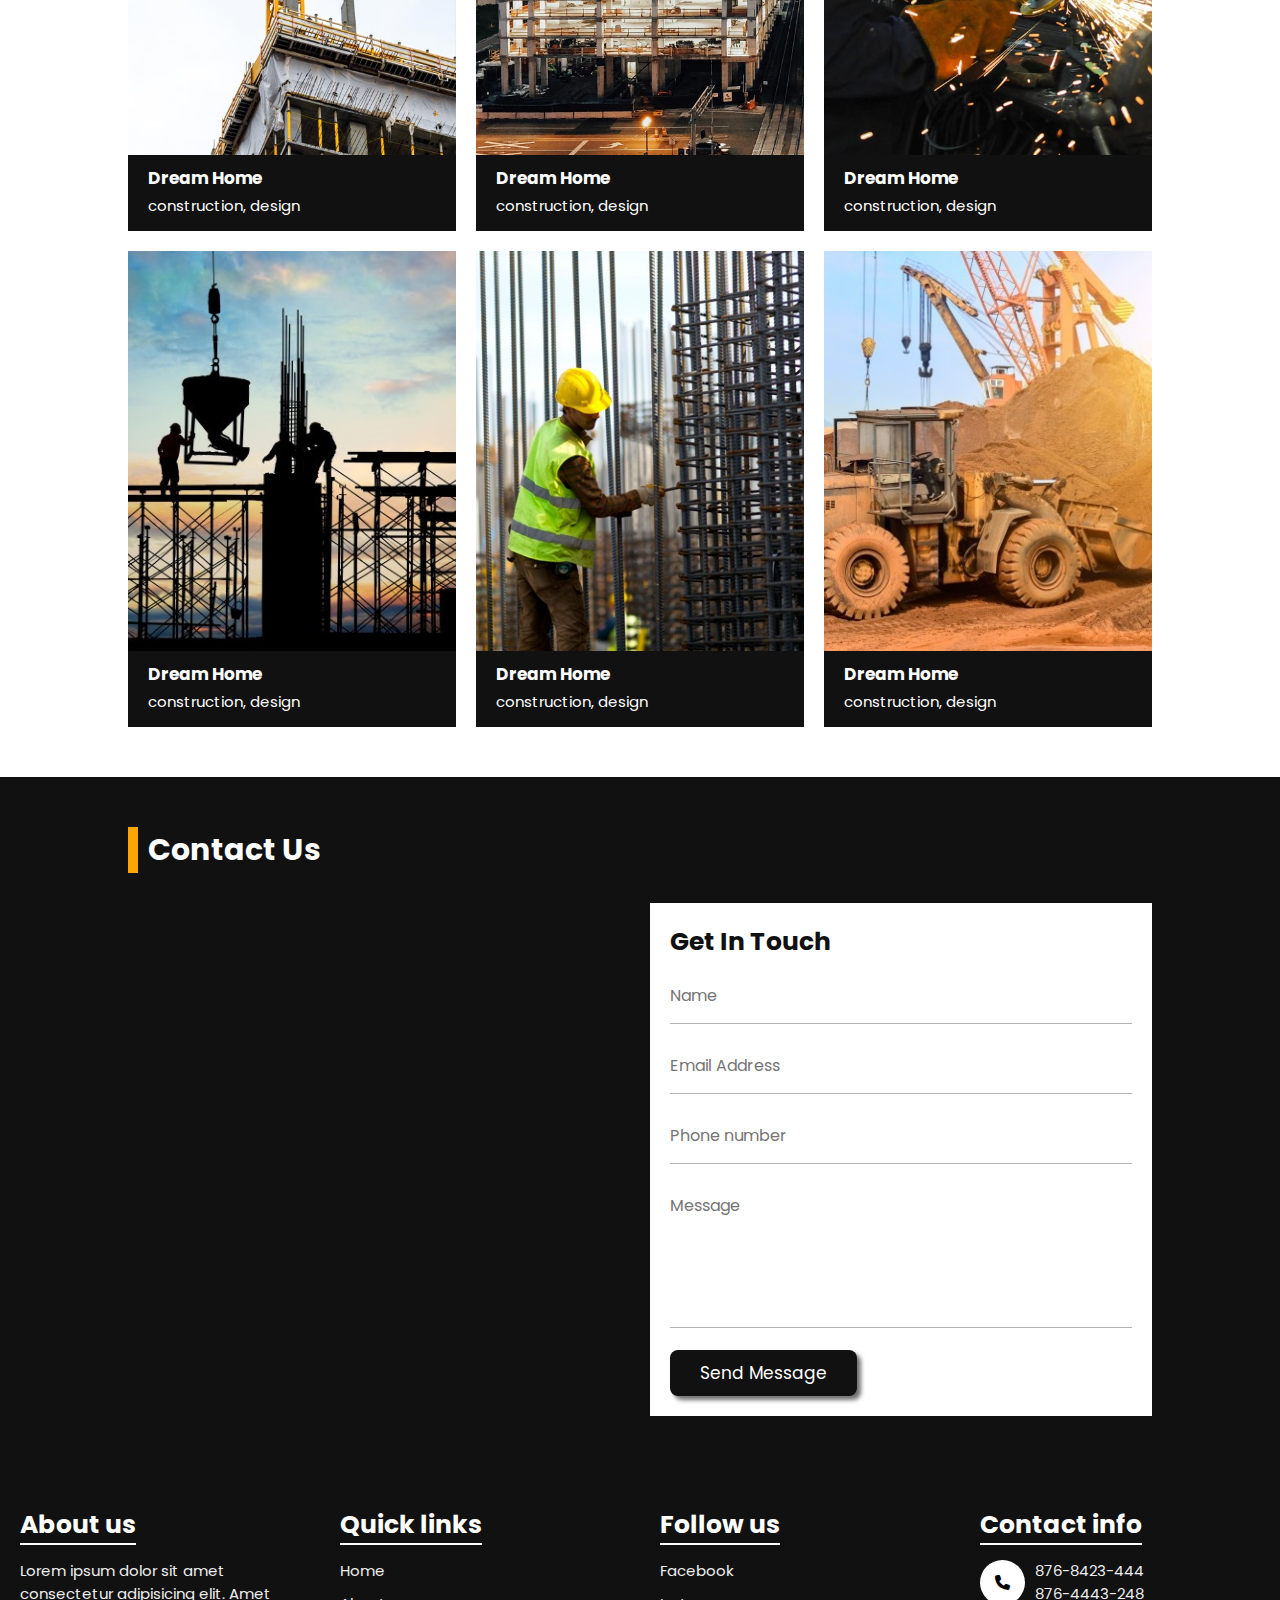
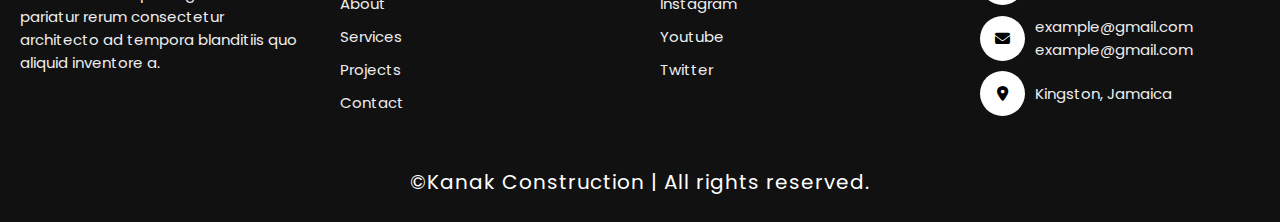
==== commit e92b599b: "updated files" ====
--- a/index.html
+++ b/index.html
@@ -25,20 +25,19 @@
 
    <a href="#" class="logo">KAR<span>NAK</span></a>
 
+   <input type="checkbox" id ="menu-bar">
+   <label for="menu-bar" class ="fas fa-bars"></label>
+
    <nav class="navbar">
       <a href="index.html">home</a>
       <a href="#about">about</a>
       <a href="#services">services</a>
       <a href="#projects">projects</a>
-      <a href="#pricing">pricing</a>
+      <!-- <a href="#pricing">pricing</a> -->
       <a href="#contact">contact</a>
-        
-      <!-- <a href="#blogs">blogs</a> -->
    </nav>
 
-   <!-- <div class="icons">
-    <div id="menu-btn" class="fas fa-bars"></div>
-   </div> -->
+  
 
   
 
@@ -192,7 +191,7 @@
 
       <div  class="box">
          <div class="image">
-            <img src="images/project-1.jpg" alt="">
+            <img src="images/tolu-olubode-PlBsJ5MybGc-unsplash.jpg" alt="">
          </div>
          <div class="content">
             <div class="info">
@@ -205,7 +204,7 @@
 
       <div  class="box">
          <div class="image">
-            <img src="images/project-2.jpg" alt="">
+            <img src="images/alain-pham-P_qvsF7Yodw-unsplash.jpg" alt="">
          </div>
          <div class="content">
             <div class="info">
@@ -218,7 +217,7 @@
 
       <div  class="box">
          <div class="image">
-            <img src="images/project-3.jpg" alt="">
+            <img src="images/james-sullivan-ESZRBtkQ_f8-unsplash.jpg" alt="">
          </div>
          <div class="content">
             <div class="info">
@@ -267,6 +266,46 @@
            
          </div>
       </div>
+
+      <div  class="box">
+         <div class="image">
+            <img src="images/blog-4.jpg" alt="">
+         </div>
+         <div class="content">
+            <div class="info">
+               <h3>dream home</h3>
+               <p>construction, design</p>
+            </div>
+          
+         </div>
+      </div>
+
+      <div  class="box">
+         <div class="image">
+            <img src="images/blog-2.jpg" alt="">
+         </div>
+         <div class="content">
+            <div class="info">
+               <h3>dream home</h3>
+               <p>construction, design</p>
+            </div>
+         
+         </div>
+      </div>
+
+      <div class="box">
+         <div class="image">
+            <img src="images/blog-1.jpg" alt="">
+         </div>
+         <div class="content">
+            <div class="info">
+               <h3>dream home</h3>
+               <p>construction, design</p>
+            </div>
+           
+         </div>
+      </div>
+
 
    </div>
 
@@ -346,60 +385,72 @@
       <form action="https://formsubmit.co/percival.roberts13@gmail.com" method="POST">
 
          <h3>get in touch</h3>
-         <input type="text" placeholder="name" class="box" required>
+         <input type="text" placeholder="Name" class="box" required>
          <input type="email" name="email" placeholder="Email Address" class="box">
-         <input type="number" placeholder="phone" class="box" required>
+         <input type="number" placeholder="Phone number" class="box" required>
          <!-- <input type="hidden" name="_next" value="https://yourdomain.co/thanks.html"> -->
-         <textarea name="" placeholder="message" class="box" id="" cols="30" rows="10"></textarea>
+         <textarea name="" placeholder="Message" class="box" id="" cols="30" rows="10"></textarea>
          <input type="submit" value="send message" class="btn">
+          
       </form>
 
+
    </div>
 
 </section>
 
 
-
-<!-- client logo section starts -->
-
-<!-- <section class="logo-container">
-   <div class="swiper logo-slider">
-      <div class="swiper-wrapper">
-         <div class="swiper-slide slide"><img src="images/client-logo-1.png" alt=""></div>
-      </div>
-   </div>
-</section> -->
-
-<!-- client logo section ends -->
-
 <!-- footer section starts  -->
 
-<section class="footer">
-
-<div class="social">
-    <a href="#"><i class="fa-brands fa-instagram"></i></a>
-    <a href="#"><i class="fa-brands fa-facebook"></i></a>
-    <a href="#"><i class="fa-brands fa-whatsapp"></i></a>
-    <a href="#"><i class="fa-brands fa-youtube"></i></a>
+
+
+<div class="footer">
+
+   <div class="box-container">
+
+       <div class="box">
+           <h3>About us</h3>
+           <p>Lorem ipsum dolor sit amet consectetur adipisicing elit. Amet pariatur rerum consectetur architecto ad tempora blanditiis quo aliquid inventore a.</p>
+       </div>
+
+       <div class="box">
+         <h3>Quick links</h3>
+         <a href="index.html">Home</a>
+         <a href="#about">About</a>
+         <a href="#services">Services</a>
+         <a href="#projects">Projects</a>
+         <a href="#contact">Contact</a>
+     </div>
+
+       <div class="box">
+           <h3>Follow us</h3>
+           <a href="#">Facebook</a>
+           <a href="#">Instagram</a>
+           <a href="#">Youtube</a>
+           <a href="#">Twitter</a>
+       </div>
+
+       <div class="box">
+           <h3>Contact info</h3>
+           <div class="info">
+               <i class="fas fa-phone"></i>
+               <p> 876-8423-444 <br> 876-4443-248 </p>
+           </div>
+           <div class="info">
+               <i class="fas fa-envelope"></i>
+               <p> example@gmail.com <br> example@gmail.com </p>
+           </div>
+           <div class="info">
+               <i class="fas fa-map-marker-alt"></i>
+               <p> Kingston, Jamaica  </p>
+           </div>
+       </div>
+
+   </div>
+
+   <h1 class="credit"> &copy;Kanak Construction | All rights reserved. </h1>
+
 </div>
-
- <ul class="list">
-  <li> <a href="index.html">home</a> </li>
-  <li> <a href="#about">about</a>    </li>
-  <li> <a href="#services">services</a>  </li>
-  <li> <a href="#projects">projects</a>  </li>
-  <li> <a href="#pricing">pricing</a>  </li>
-  <li> <a href="#contact">contact</a>  </li>
-  
-  </ul>
-    <p class="credit"> <span>KARNAK CONSTRUCTION LTD</span> | all rights reserved! </p>
-
-</section>
-
-<!-- footer section ends -->
-
-
-
 
 
 <!-- custom js file link  -->
--- a/style.css
+++ b/style.css
@@ -80,19 +80,6 @@
   box-shadow: #094c66 0px 0px 0px;
 }
 
-@-webkit-keyframes fadeIn {
-  0% {
-    top: 50%;
-    opacity: 0;
-  }
-}
-
-@keyframes fadeIn {
-  0% {
-    top: 50%;
-    opacity: 0;
-  }
-}
 
 .header {
   position: -webkit-sticky;
@@ -117,6 +104,18 @@
   
 }
 
+header input{
+display: none;
+}
+
+header label{
+  font-size: 3rem;
+  color:var(--black);
+  cursor: pointer;
+  visibility: hidden; 
+  opacity: 0;
+}
+
 .header .logo {
   font-size: 2.5rem;
   color: var(--black);
@@ -140,105 +139,9 @@
 
 }
 
-/* .header .icons {
-   display: none;
-}
-
- #menu-btn{
-    display: none;
-    see line 723
-} */  
-
-.contact-info {
-  position: fixed;
-  top: 0;
-  right: 0;
-  width: 35rem;
-  background: var(--white);
-  height: 100%;
-  text-align: center;
-  z-index: 1100;
-  padding: 0 2rem;
-  padding-top: 5rem;
-  display: none;
-}
-
-.contact-info.active {
-  -webkit-box-shadow: 0 0 0 100vw rgba(0, 0, 0, 0.7);
-          box-shadow: 0 0 0 100vw rgba(0, 0, 0, 0.7);
-  display: block;
-}
-
-.contact-info #close-contact-info {
-  position: absolute;
-  top: 1rem;
-  right: 1.5rem;
-  cursor: pointer;
-  font-size: 4rem;
-  color: var(--black);
-}
-
-.contact-info #close-contact-info:hover {
-  -webkit-transform: rotate(90deg);
-          transform: rotate(90deg);
-}
-
-.contact-info .info {
-  padding: 2rem 0;
-}
-
-.contact-info .info i {
-  height: 5rem;
-  width: 5rem;
-  line-height: 5rem;
-  font-size: 2rem;
-  background: var(--light-bg);
-  color: var(--black);
-  cursor: pointer;
-  text-align: center;
-  margin-bottom: .5rem;
-}
-
-.contact-info .info i:hover {
-  background: var(--black);
-  color: var(--white);
-}
-
-.contact-info .info h3 {
-  font-size: 2rem;
-  color: var(--black);
-  text-transform: capitalize;
-  padding: 1rem 0;
-}
-
-.contact-info .info p {
-  font-size: 1.5rem;
-  color: var(--light-color);
-  line-height: 2;
-}
-
-.contact-info .share {
-  padding-top: 2rem;
-  border-top: var(--border);
-  margin-top: 1rem;
-}
-
-.contact-info .share a {
-  height: 5rem;
-  width: 5rem;
-  line-height: 5rem;
-  font-size: 2rem;
-  background: var(--light-bg);
-  color: var(--black);
-  cursor: pointer;
-  text-align: center;
-  margin: 0 .3rem;
-}
-
-.contact-info .share a:hover {
-  background: var(--black);
-  color: var(--white);
-}
+
+
+
 
 .home {
   padding: 0;
@@ -496,6 +399,7 @@
   font-size: 1.7rem;
   color: var(--white);
   text-transform: capitalize;
+
 }
 
 .projects .box-container .box .content .info p {
@@ -569,7 +473,10 @@
 
 .contact {
   background: var(--black);
-}
+  margin-bottom: -10px;
+
+}
+
 
 .contact .heading {
   color: var(--white);
@@ -624,85 +531,79 @@
 }
 
 
-
-.logo-container {
+.footer{
+  margin-top: 0;
+  padding-top: 2rem;
+  background: var(--black);
+  background-size: cover;
+  background-position: center;
+}
+
+.footer .box-container{
+  display: flex;
+  flex-wrap: wrap;
+}
+
+.footer .box-container .box{
+  flex:1 1 25rem;
+  margin:2rem;
+}
+
+.footer .box-container .box h3{
+  font-size: 2.5rem;
+  padding:1rem 0;
+  color:rgb(255, 255, 255);
+  text-decoration: underline;
+  text-underline-offset: 1rem;
+}
+
+.footer .box-container .box p{
+  font-size: 1.5rem;
+  padding:.5rem 0;
+  color:#eee;
+}
+
+.footer .box-container .box a{
+  display: block;
+  font-size: 1.5rem;
+  padding:.5rem 0;
+  color:#eee;
+}
+
+.footer .box-container .box a:hover{
+  text-decoration: underline;
+}
+
+.footer .box-container .box .info{
+  display: flex;
+  align-items: center;
+}
+
+.footer .box-container .box .info i{
+  margin:.5rem 0;
+  margin-right: 1rem;
+  border-radius: 50%;
+  background:#fff;
+  color:var(--pink);
+  font-size: 1.5rem;
+  height:4.5rem;
+  width:4.5rem;
+  line-height: 4.5rem;
   text-align: center;
 }
 
-.logo-container img {
-  height: 10rem;
-  pointer-events: none;
-  -webkit-user-select: none;
-     -moz-user-select: none;
-      -ms-user-select: none;
-          user-select: none;
-}
-
-.footer {
+.footer .credit{
+  font-size: 2rem;
+  font-weight: normal;
+  letter-spacing: .1rem;
+  color:#fff;
+  border-top: .1rem solid var(--black);
+  padding:2.5rem 1rem;
   text-align: center;
-  color: #EEEEEE;
-  padding: 40px 0;
-}
-
-.footer .social {
-  text-align: center;
-  padding-bottom: 45px;
-  color: var(--black);
-}
-
-.footer .social a {
-    font-size: 25px;
-    color: var(--black);
-    border: 1px solid var(--yellow);
-    border-radius: 50%;
-    line-height: 40px;
-    display: inline-block;
-    width: 40px;
-    height: 40px;
-    text-align: center;
-    margin: 0 8px;
-    transition: .5s ease-in-out;
-  }
-
-
-  .footer .social a:hover{
-   color: var(--yellow);
-  }
-
-  .footer ul{
-    margin-top: 0;
-    padding: 0;
-    font-size: 18px;
-    line-height: 1.6;
-    margin-bottom: 0;
-    text-align: center;
-  }
-
-  .footer ul li a{
-    color:black;
-    text-transform: capitalize;
-  }
-
-  .footer ul li{
-    display: inline-block;
-    padding: 0 15px;
-  }
-
-
-  .footer ul li a:hover{
-    color: var(--yellow);
-  }
-.footer .credit {
-  font-size: 2rem;
-  color: var(--black);
-  text-transform: capitalize;
-  margin-top: 2rem;
-  padding-top: 1rem;
-}
-
-.footer .credit span {
-  color: var(--yellow);
-}
+  margin-bottom: 0;
+}
+
+
 
 @media (max-width: 1200px) {
   .header {
@@ -713,6 +614,12 @@
   }
 }
 
+/* //////////////////////// */
+
+
+
+
+/* ///////////////////////// */
 @media (max-width: 991px) {
   html {
     font-size: 55%;
@@ -720,39 +627,43 @@
   section {
     padding: 3rem 2rem;
   }
-  .header  #menu-btn {
-    display: inline-block;
-  }
-  .header .navbar {
+  
+}
+
+@media (max-width: 768px) {
+  header label{
+    visibility: visible;
+    opacity: 1;
+}
+
+header .navbar{
     position: absolute;
-    top: 99%;
-    left: 0;
-    right: 0;
-    background: var(--white);
-    border-top: var(--border);
-    border-bottom: var(--border);
-    -webkit-clip-path: polygon(0 0, 100% 0, 100% 0, 0 0);
-            clip-path: polygon(0 0, 100% 0, 100% 0, 0 0);
-    -webkit-transition: .2s linear;
+    top:100%; left: 0;
+    width:100%;
+    background:#fff;
+    padding:1rem 2rem;
+    border-top: .1rem solid rgba(0,0,0,.2);
+    box-shadow: 0 .5rem 1rem rgba(0,0,0,.1);
+    transform-origin: top;
+    transform: scaleY(0);
+    opacity: 0;
     transition: .2s linear;
-  }
-  .header .navbar.active {
-    -webkit-clip-path: polygon(0 0, 100% 0, 100% 100%, 0 100%);
-            clip-path: polygon(0 0, 100% 0, 100% 100%, 0 100%);
-  }
-  .header .navbar a {
+}
+
+header .navbar a{
     display: block;
-    margin: 2rem;
-  }
-}
-
-@media (max-width: 768px) {
-  .header .search-form {
-    width: 90%;
-  }
-  .header .login-form {
-    width: 90%;
-  }
+    margin:2rem 0;
+    font-size: 2rem;
+}
+
+header input:checked ~ .navbar{
+    transform: scaleY(1);
+    opacity: 1;
+}
+
+header input:checked ~ label::before{
+    content:'\f00d';
+}
   .home .slide {
     -webkit-box-pack: center;
         -ms-flex-pack: center;
@@ -895,4 +806,4 @@
       grid-row: unset;
     }
   }
-  +  
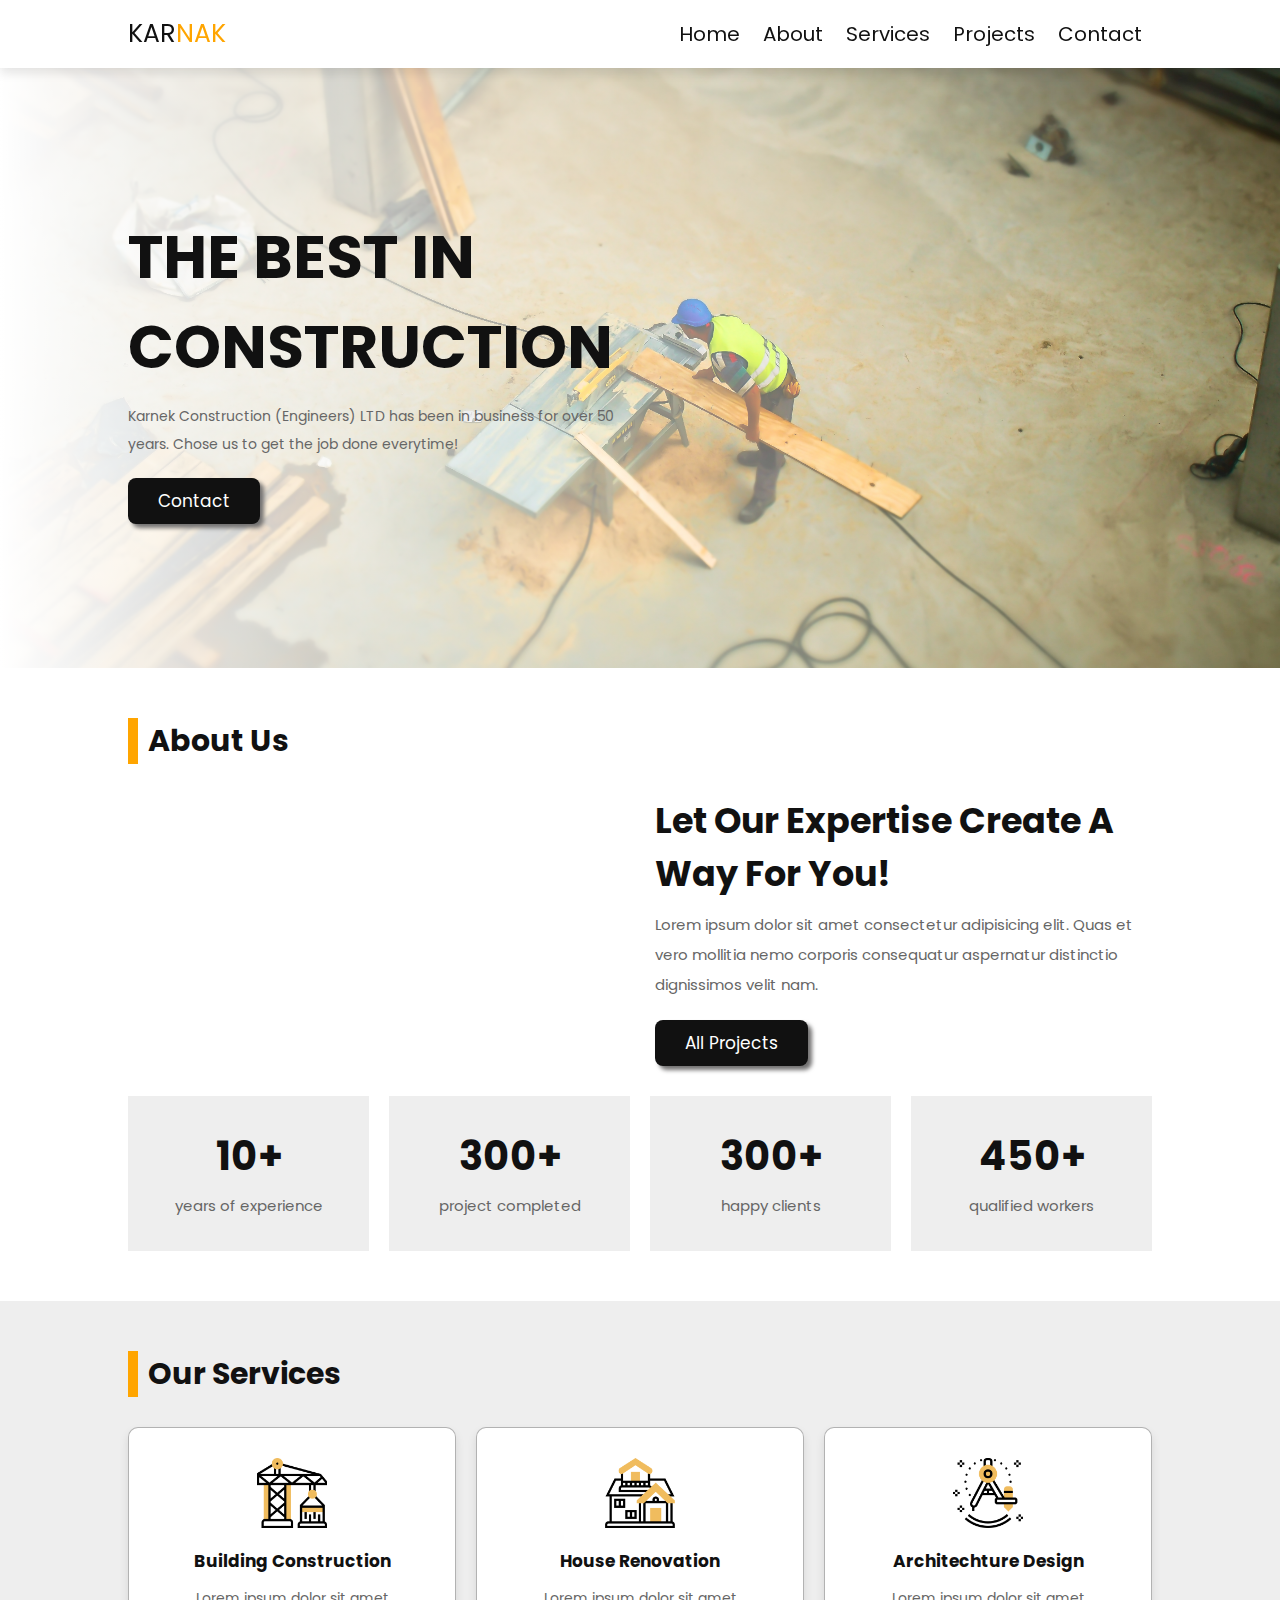
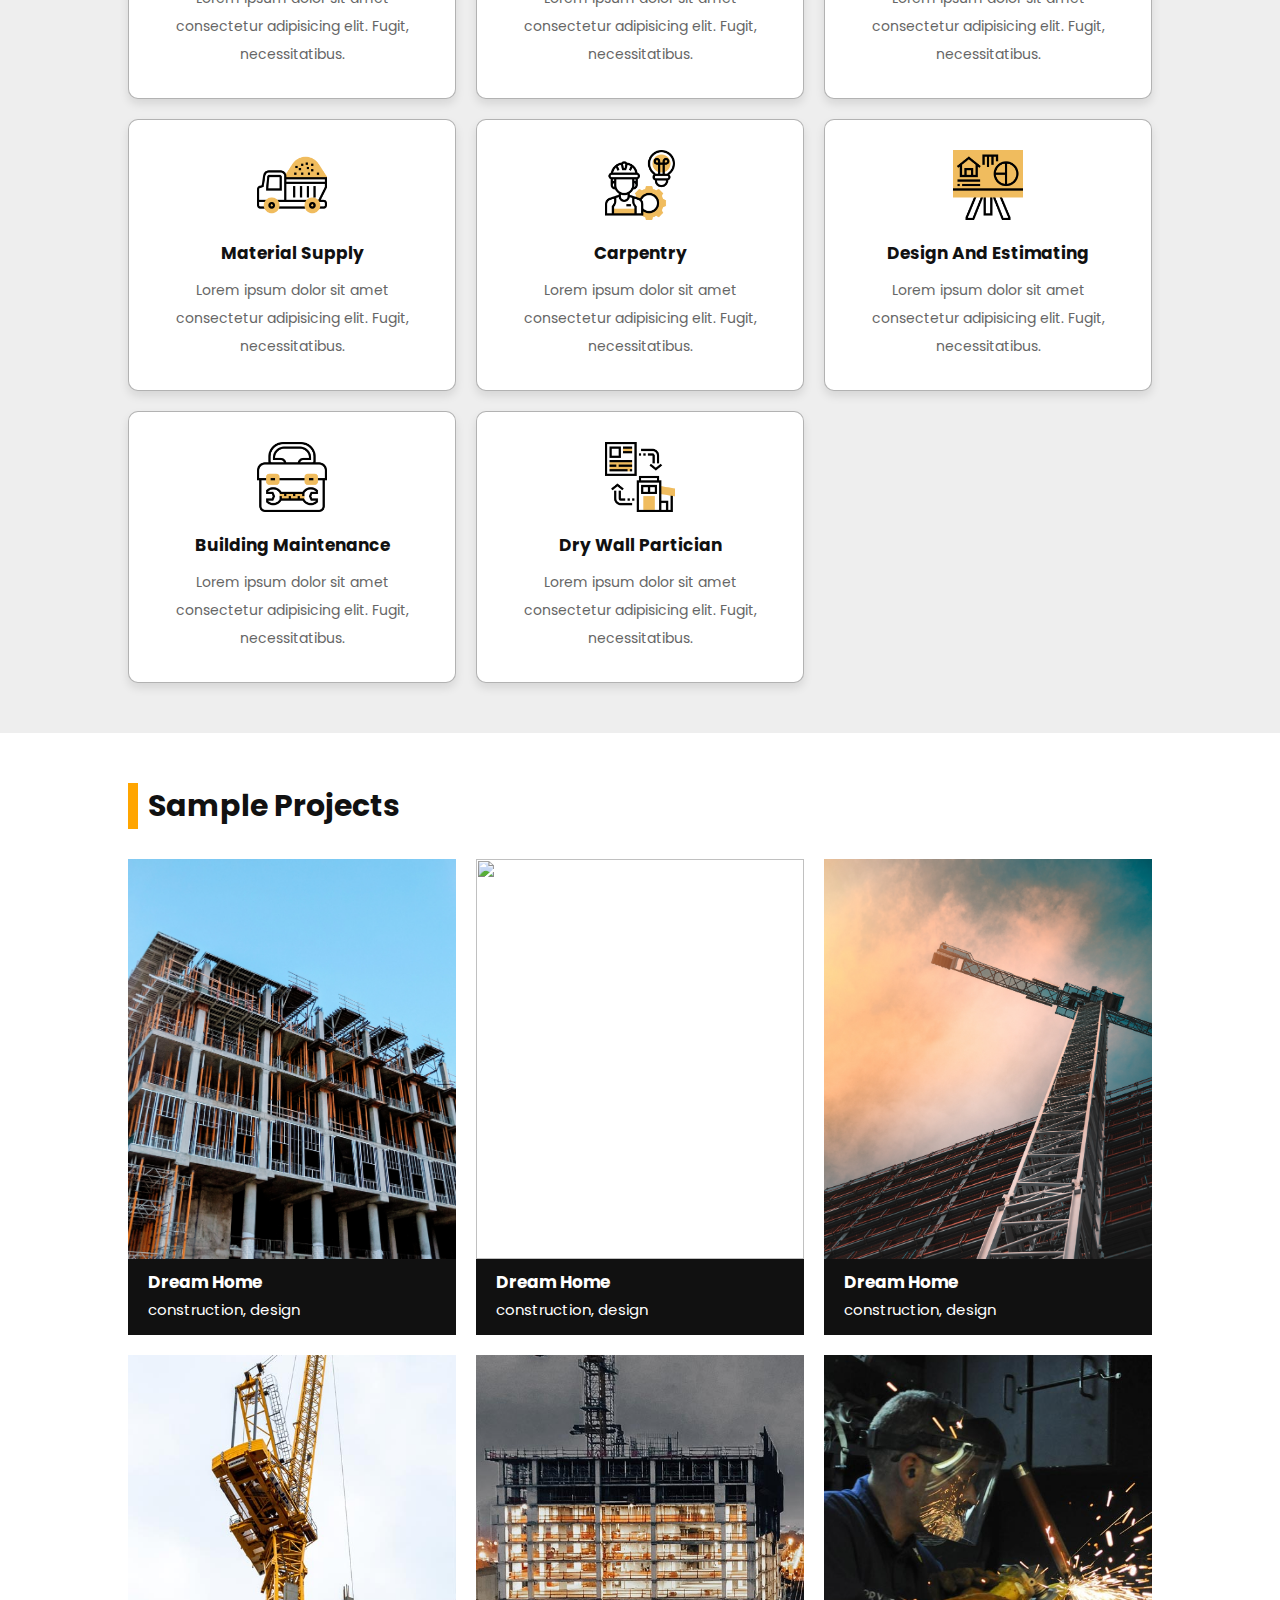
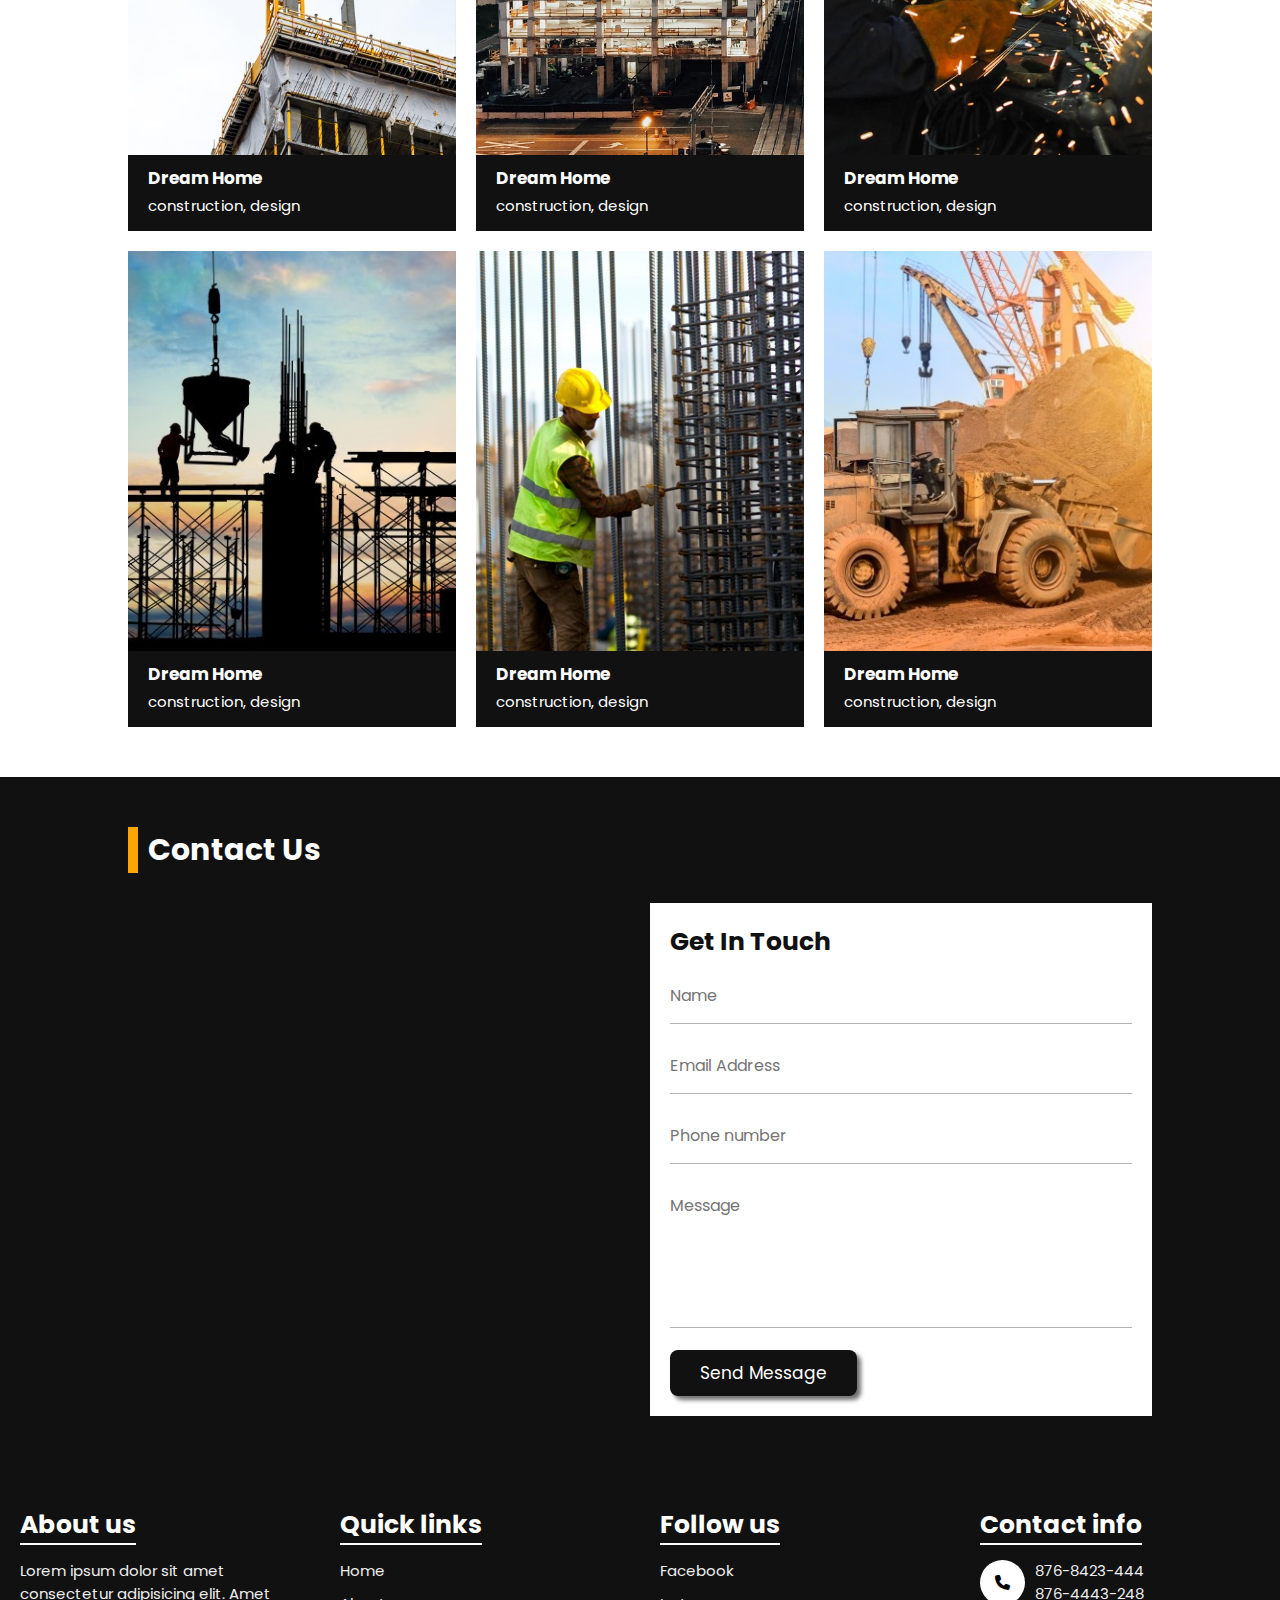
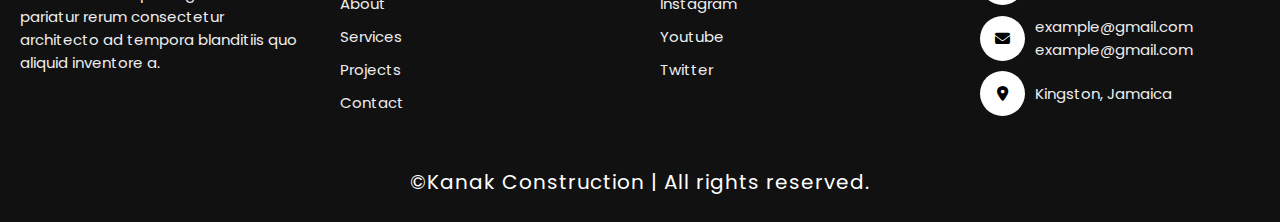
==== commit 83b2c694: "updated contact form hope it works!" ====
--- a/index.html
+++ b/index.html
@@ -385,11 +385,15 @@
       <form action="https://formsubmit.co/percival.roberts13@gmail.com" method="POST">
 
          <h3>get in touch</h3>
-         <input type="text" placeholder="Name" class="box" required>
-         <input type="email" name="email" placeholder="Email Address" class="box">
+         <input type="text" name="name" placeholder="Name" class="box" required>
+         <input type="email" name="email" placeholder="Email Address" class="box" required>
          <input type="number" placeholder="Phone number" class="box" required>
+         <input type="hidden" name="_subject" value="New submission!">
+         <input type="hidden" name="_autoresponse" value="Thank you for reaching out, we will respond to you shortly!">
+         <input type="hidden" name="_template" value="basic">
          <!-- <input type="hidden" name="_next" value="https://yourdomain.co/thanks.html"> -->
-         <textarea name="" placeholder="Message" class="box" id="" cols="30" rows="10"></textarea>
+         <!-- <input type="text" name ="message" placeholder ="Write your message" required> -->
+         <textarea name="text" placeholder="Message" class="box" id="" cols="30" rows="10" required></textarea>
          <input type="submit" value="send message" class="btn">
           
       </form>
--- a/style.css
+++ b/style.css
@@ -310,6 +310,7 @@
   -webkit-box-shadow: var(--box-shadow);
           box-shadow: var(--box-shadow);
   border: var(--border);
+  border-radius: 10px;
 }
 
 .services .box-container .box:hover img {
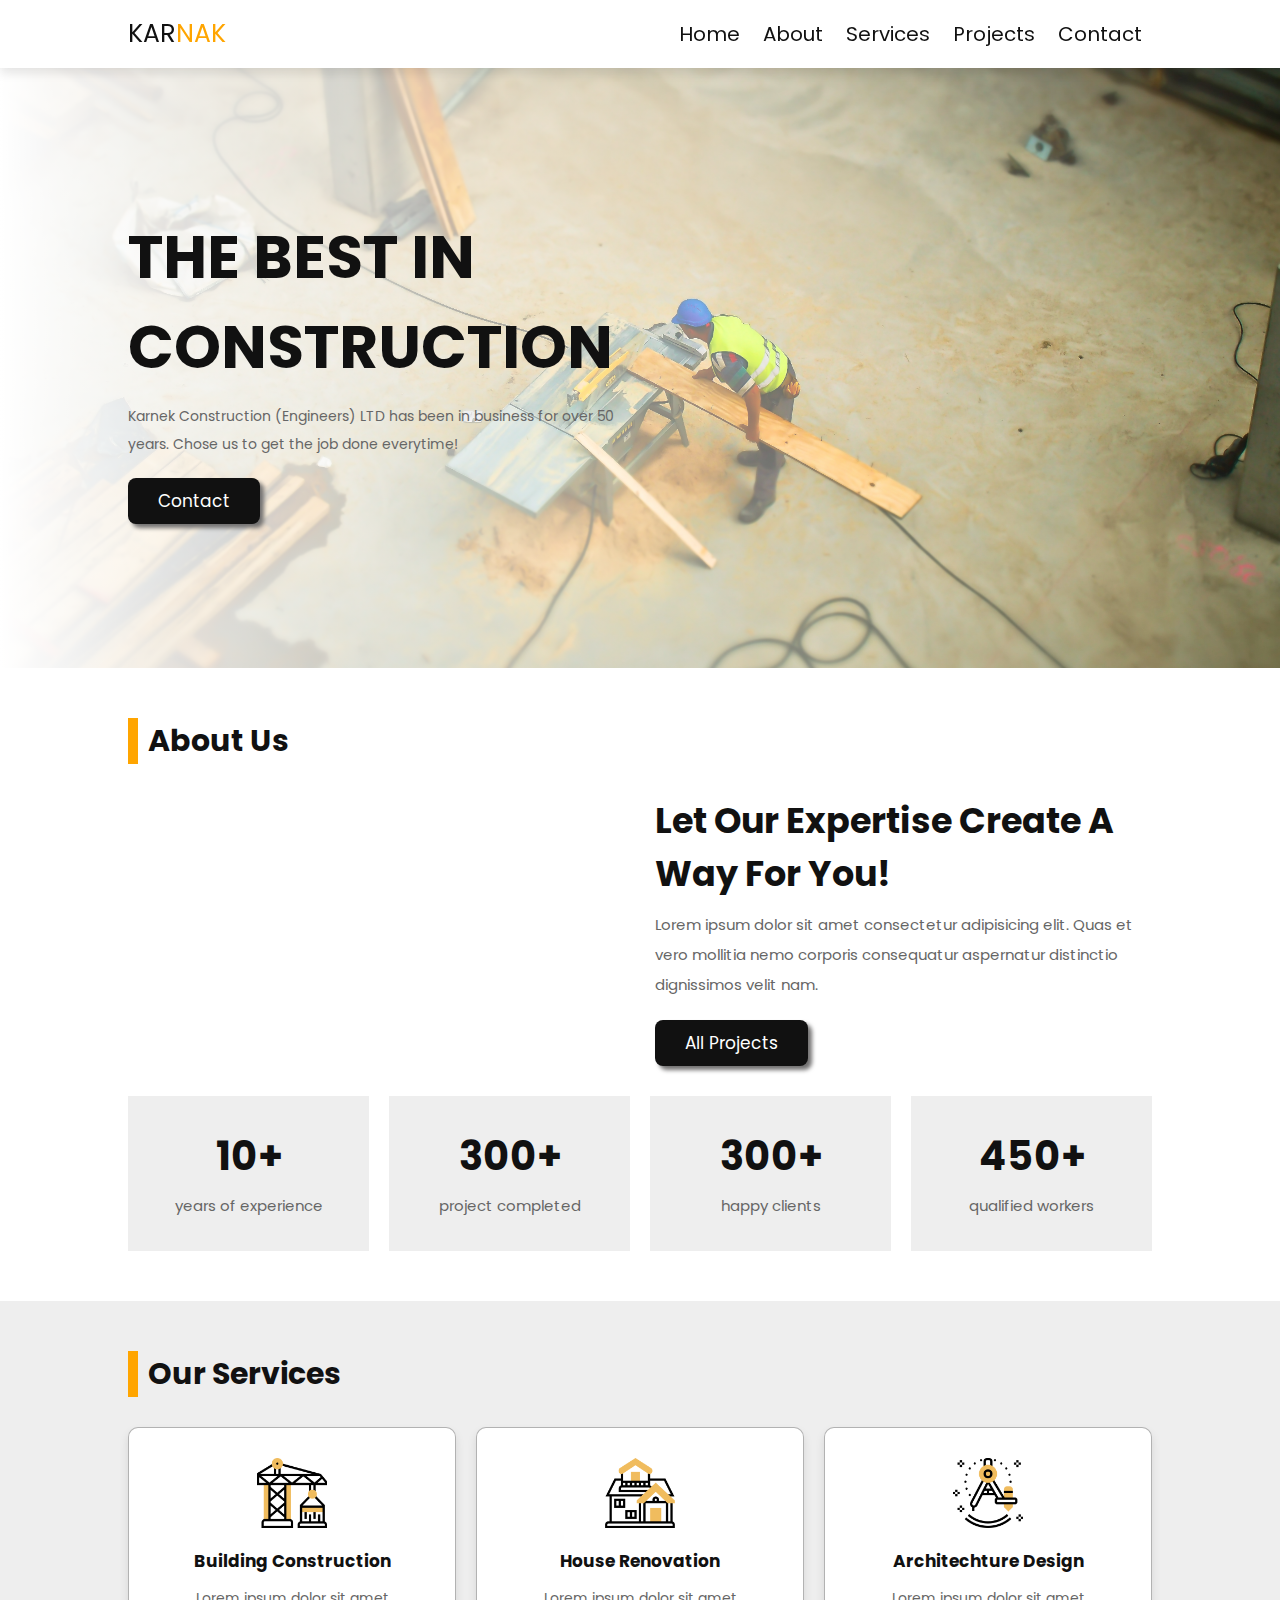
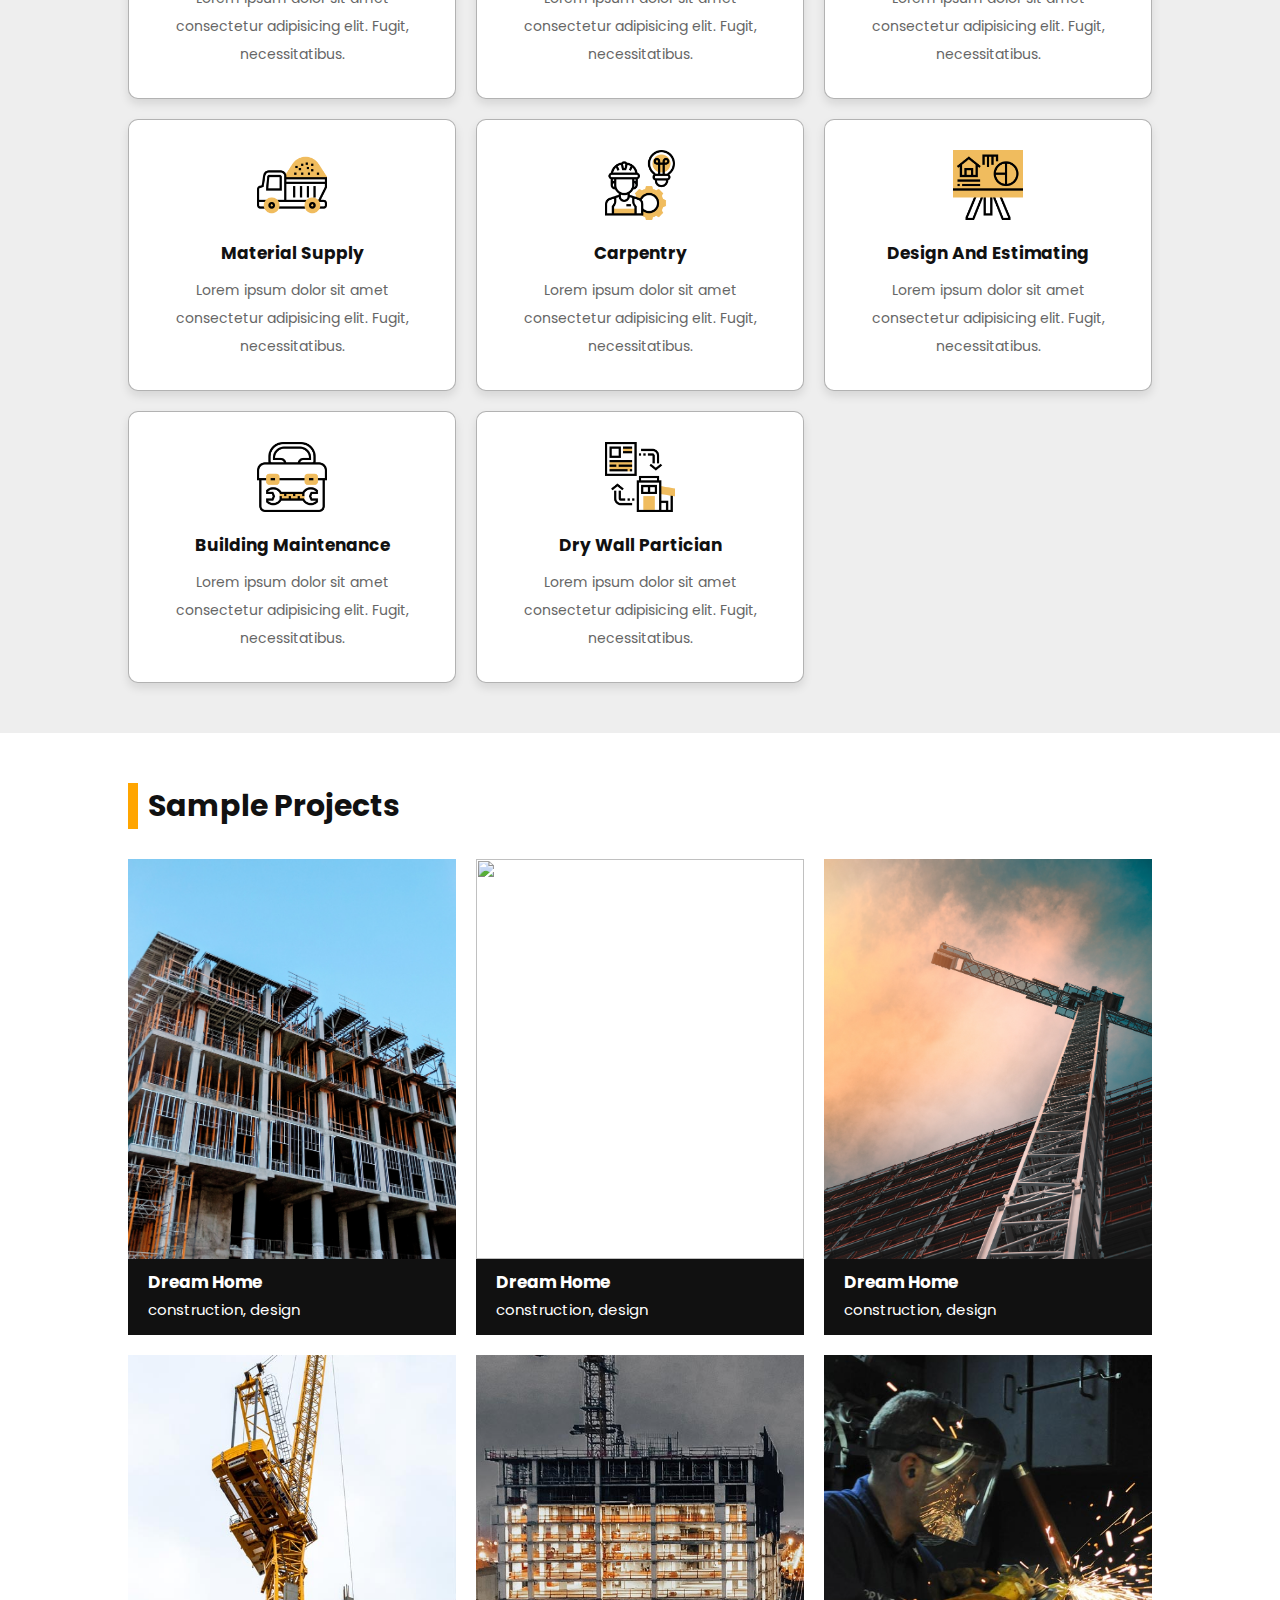
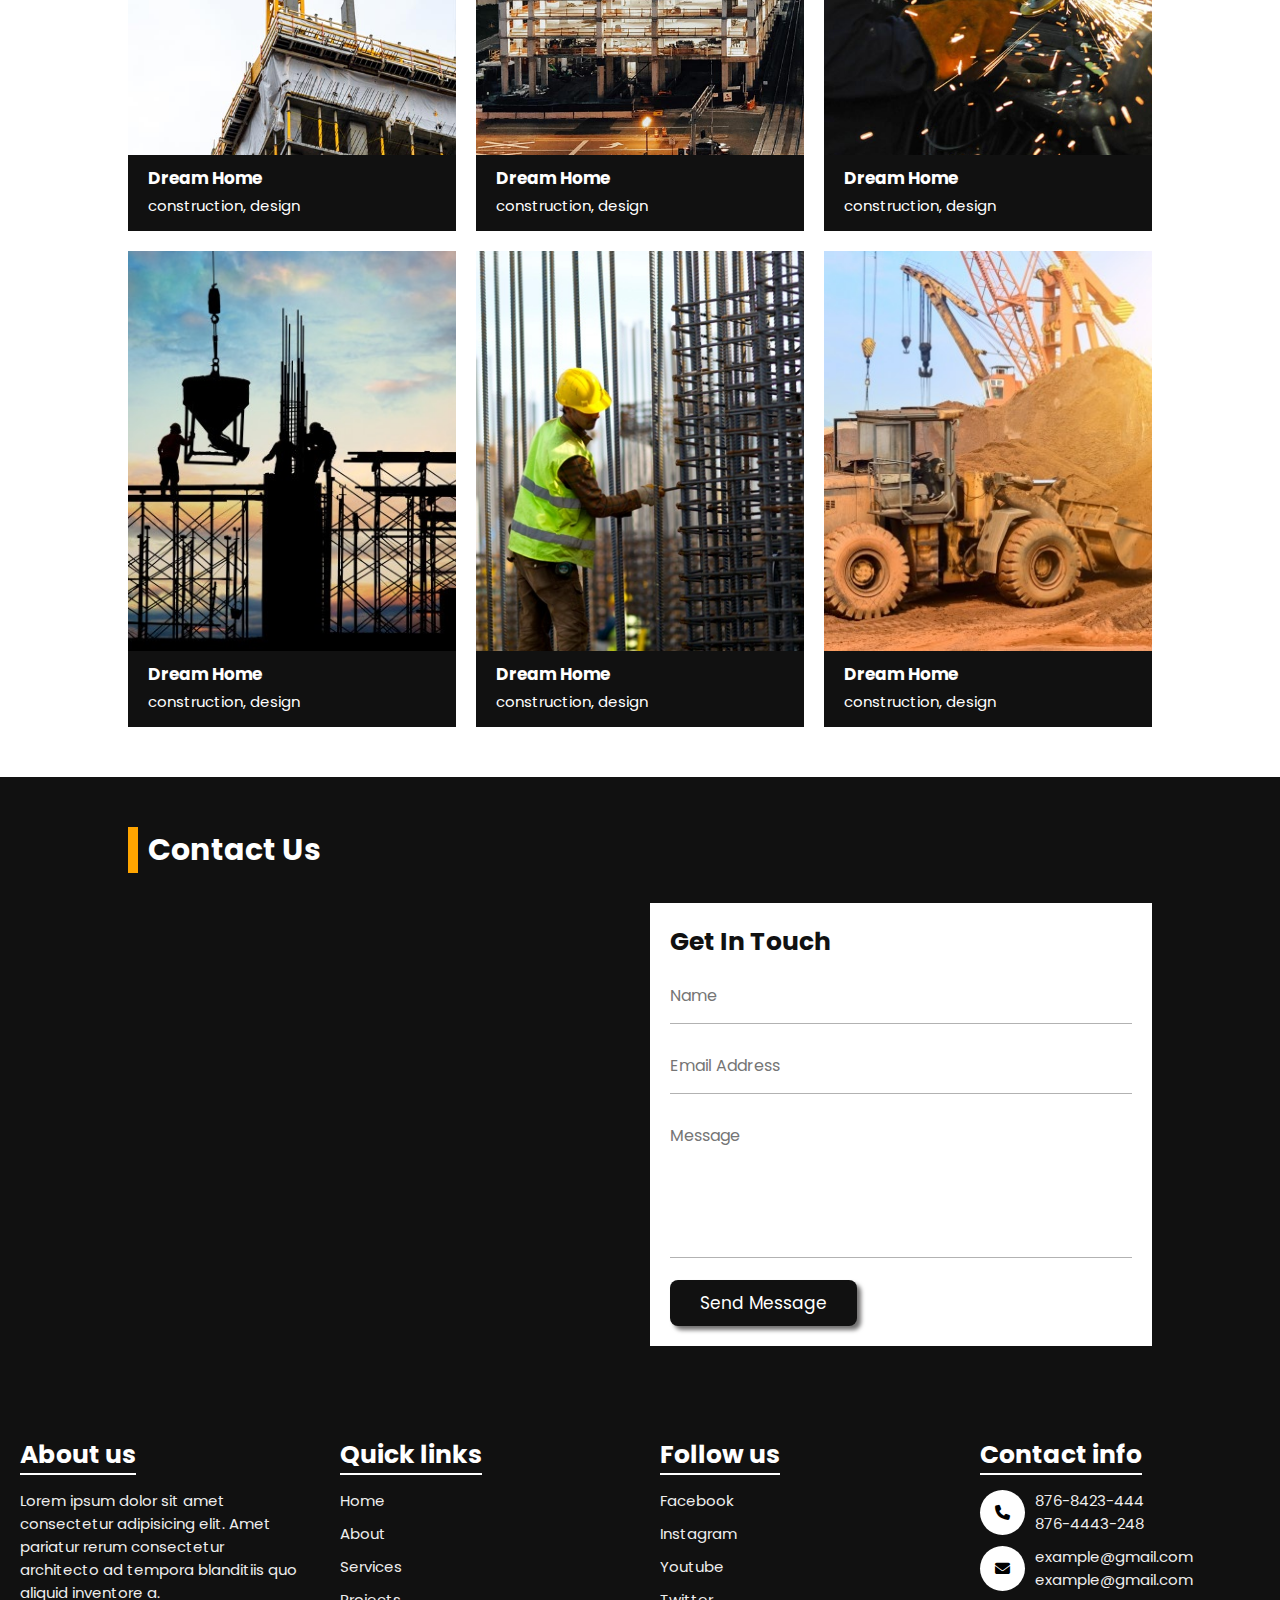
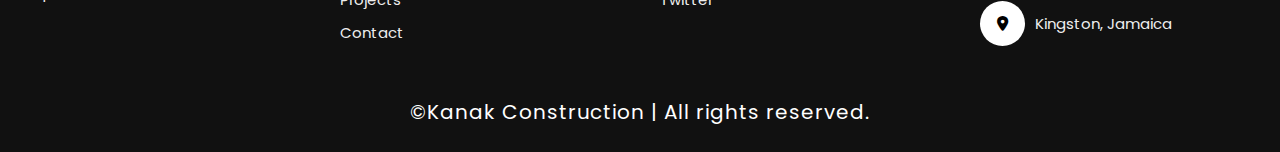
==== commit 8785d137: "removed number from contact form" ====
--- a/index.html
+++ b/index.html
@@ -387,7 +387,7 @@
          <h3>get in touch</h3>
          <input type="text" name="name" placeholder="Name" class="box" required>
          <input type="email" name="email" placeholder="Email Address" class="box" required>
-         <input type="number" placeholder="Phone number" class="box" required>
+         <!-- <input type="number" name="number" placeholder="Phone number" class="box" required> -->
          <input type="hidden" name="_subject" value="New submission!">
          <input type="hidden" name="_autoresponse" value="Thank you for reaching out, we will respond to you shortly!">
          <input type="hidden" name="_template" value="basic">
